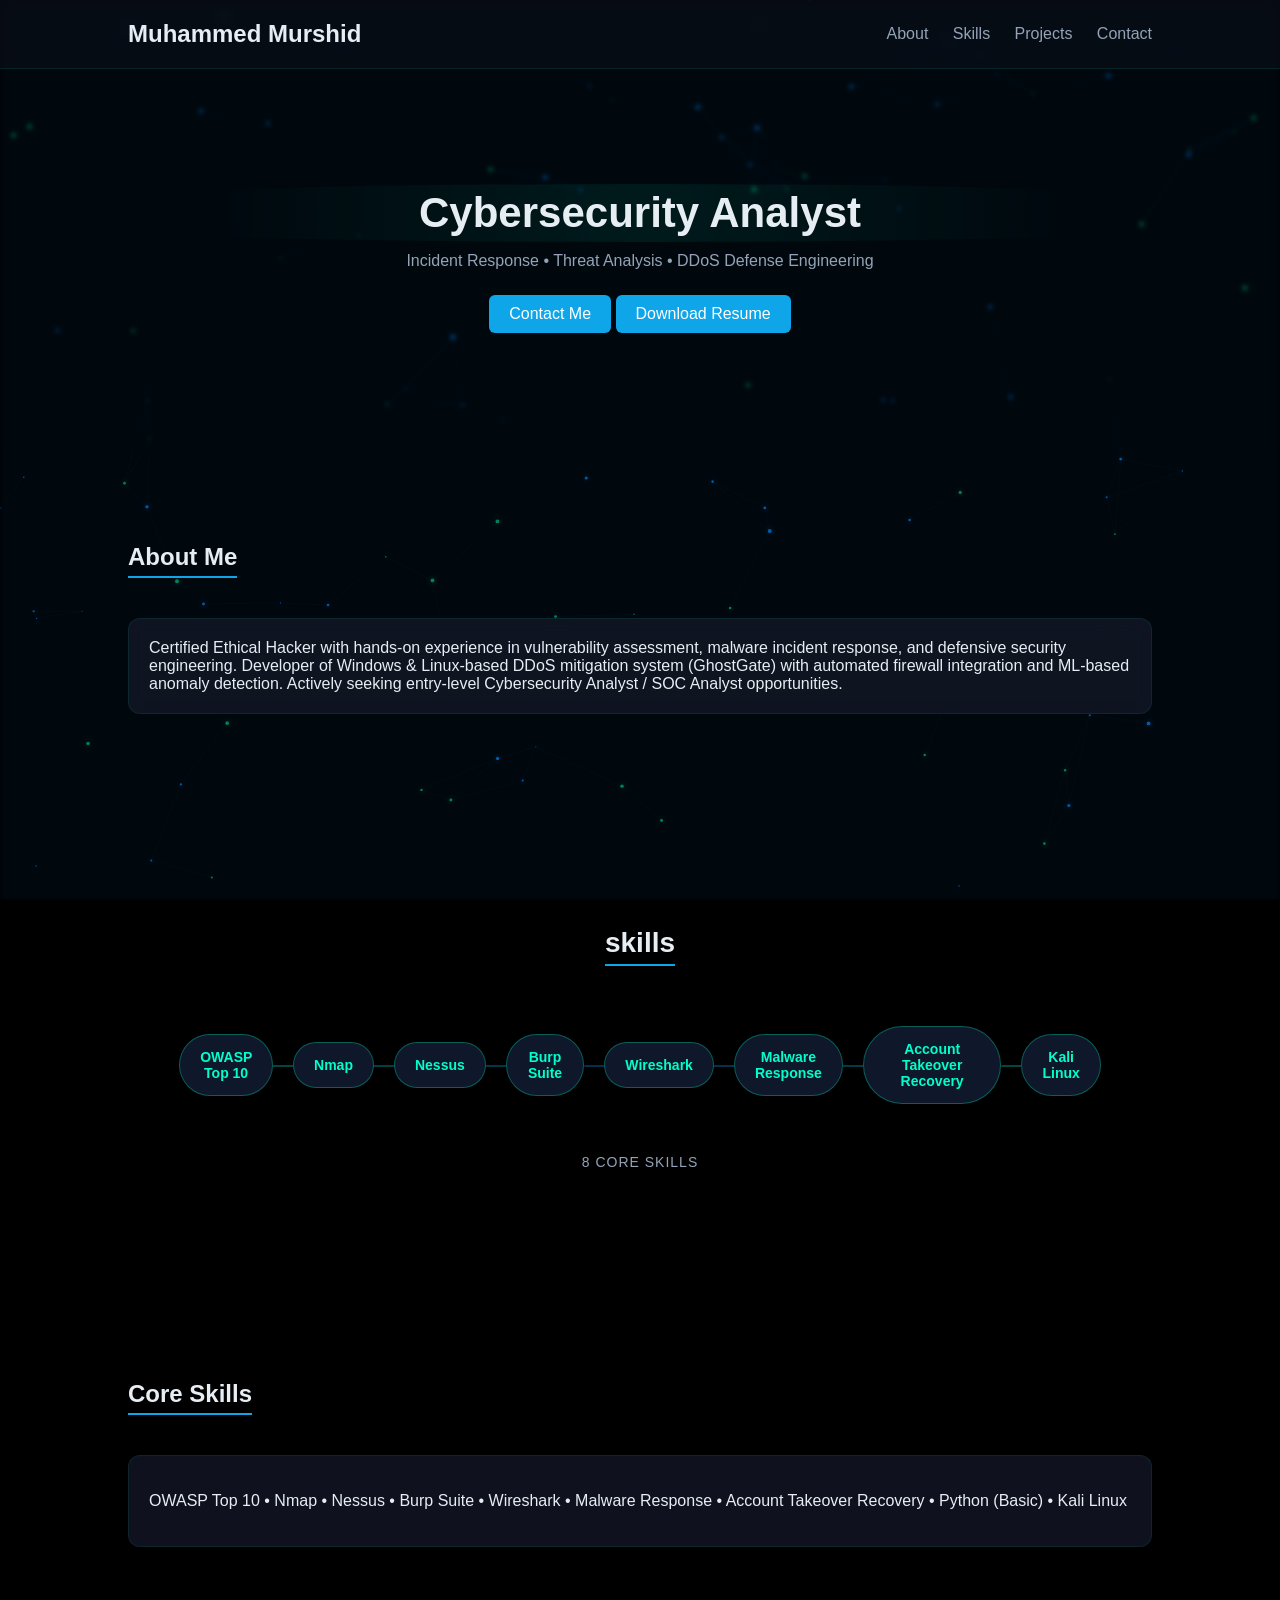
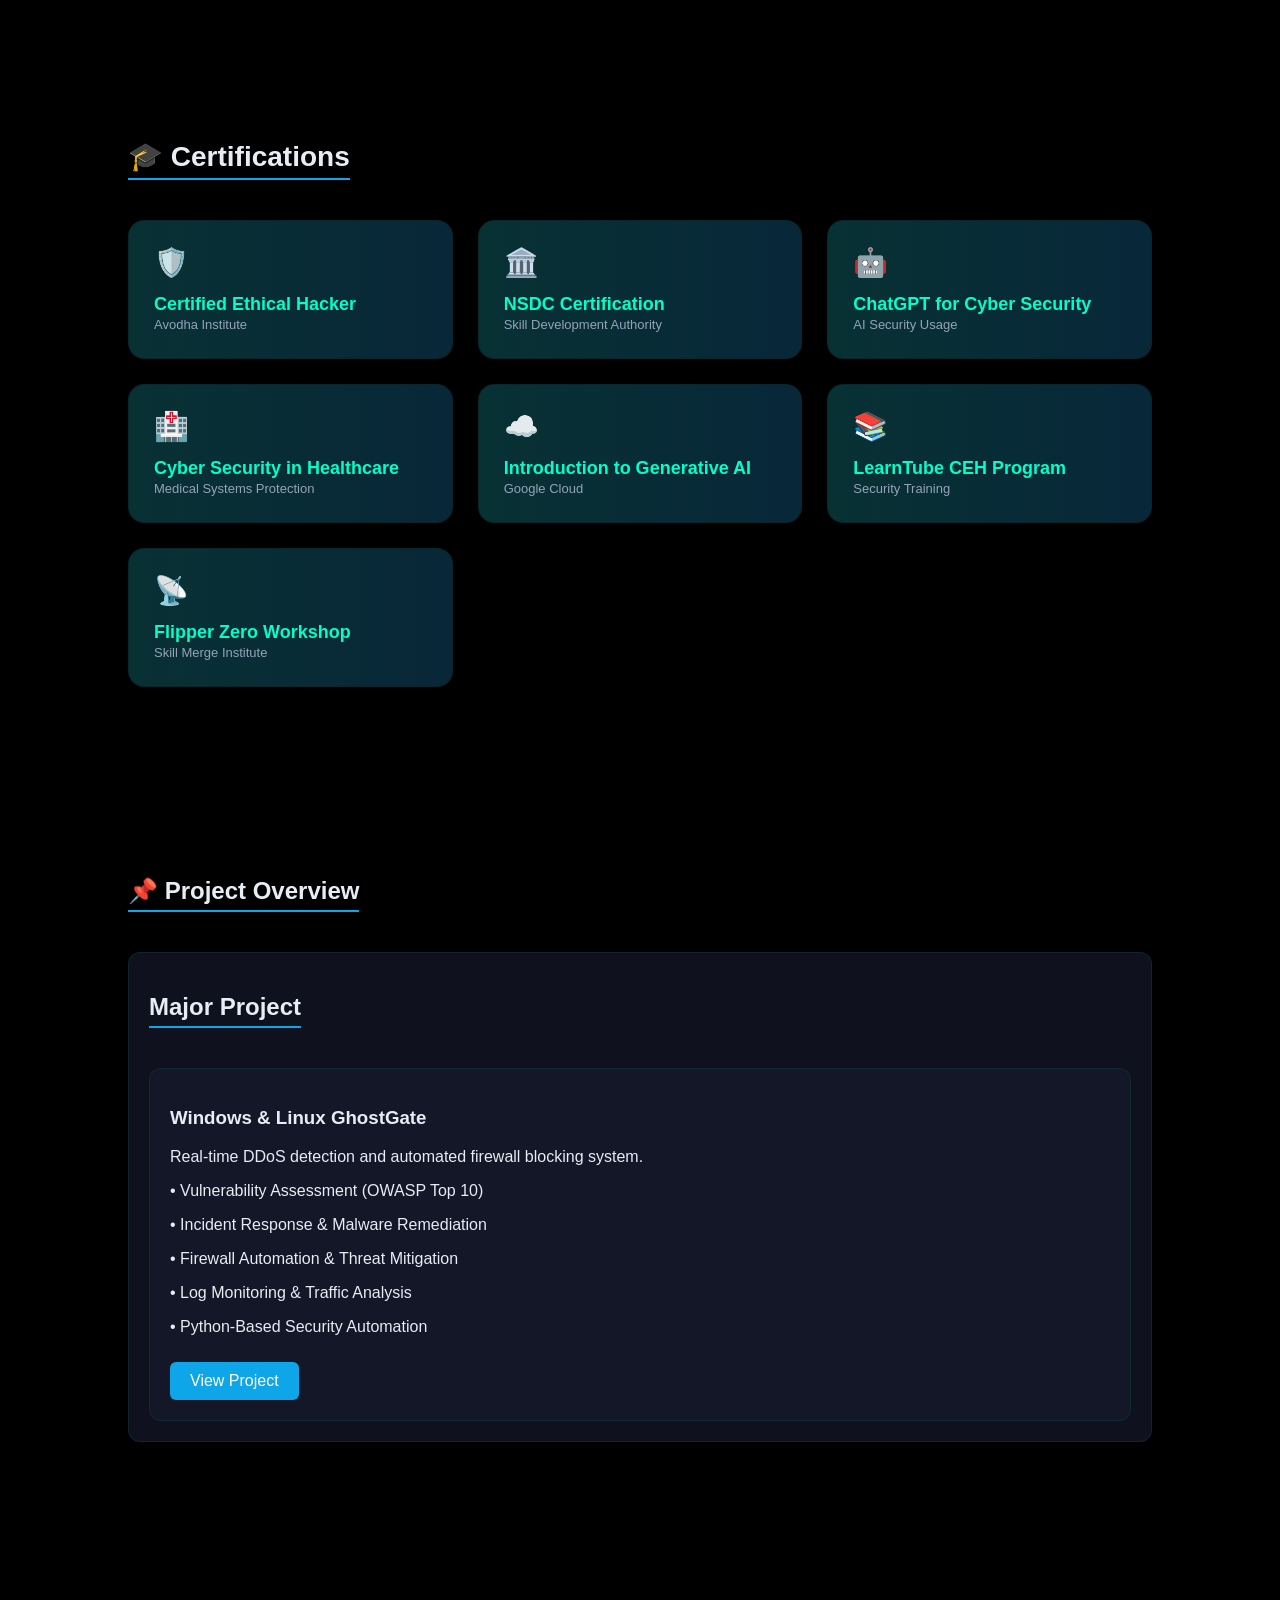
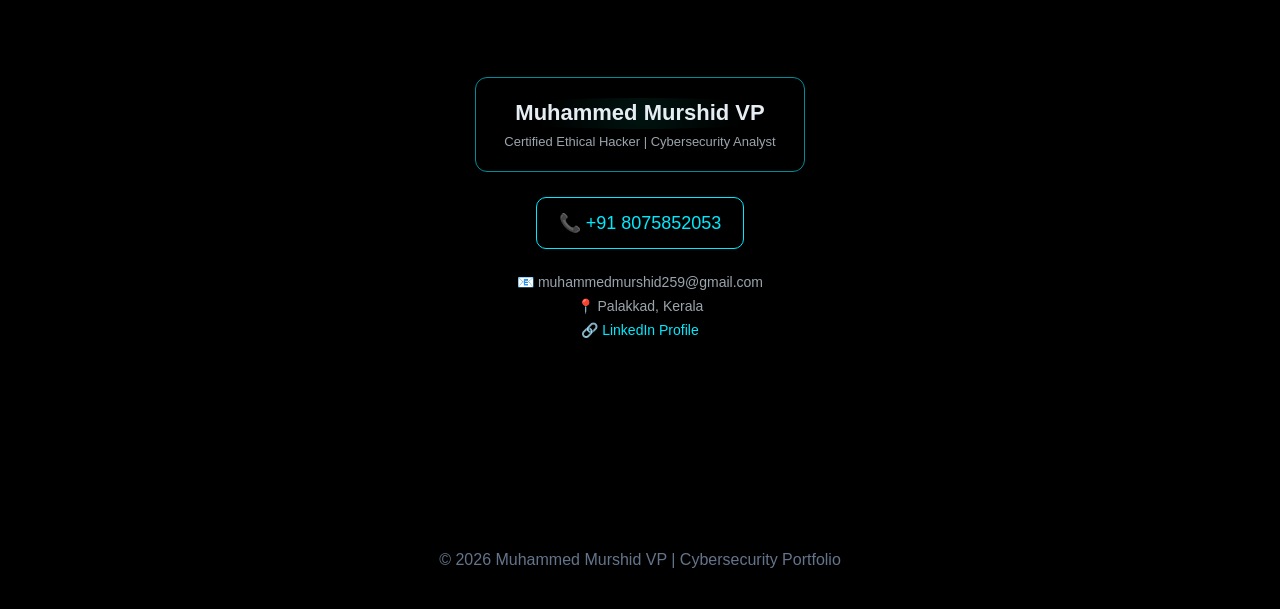
==== index.html @ ab00ee61 "Update index.html" ====
<!DOCTYPE html>
<html lang="en">
<head>
<meta charset="UTF-8">
<meta name="viewport" content="width=device-width, initial-scale=1.0">
<title>Muhammed Murshid | Cybersecurity Portfolio</title>
<link rel="stylesheet" href="assets/style.css">
</head>

<body>
<canvas id="cyber-bg"></canvas>
<nav>
    <h2>Muhammed Murshid</h2>
    <div>
        <a href="#about">About</a>
        <a href="#skills">Skills</a>
        <a href="#projects">Projects</a>
        <a href="#contact-cyber">Contact</a>
    </div>
</nav>

<header>
    <h1>Cybersecurity Analyst</h1>
    <p>Incident Response • Threat Analysis • DDoS Defense Engineering</p>
    <a href="#contact-cyber" class="btn">Contact Me</a>
   <a href="Muhammed_Murshid_CV.pdf" class="btn">Download Resume</a>
</header>

<section id="about">
    <h2>About Me</h2>
    <div class="card">
       Certified Ethical Hacker with hands-on experience in vulnerability assessment, malware incident response, and defensive security engineering.

Developer of Windows & Linux-based DDoS mitigation system (GhostGate) with automated firewall integration and ML-based anomaly detection.

Actively seeking entry-level Cybersecurity Analyst / SOC Analyst opportunities.
    </div>
</section>

    <section id="certificates" class="cert-terminal">

    <h2 class="terminal-title">skills </h2>

    <div class="terminal-line">
        <div class="cert-node" (0)">OWASP Top 10</div>
        <div class="cert-node" (1)"> Nmap</div>
        <div class="cert-node" (2)">Nessus</div>
        <div class="cert-node"  ">Burp Suite</div>
        <div class="cert-node"  "> Wireshark</div>
        <div class="cert-node"  "> Malware Response</div>
        <div class="cert-node"  ">Account Takeover Recovery</div>
         <div class="cert-node"  ">Kali Linux</div>
    </div>

    <div class="terminal-info">
        8 CORE SKILLS
    </div>

</section>
    
<section id="skills">
    <h2>Core Skills</h2>
    <div class="card">
       <p>  OWASP Top 10 • Nmap • Nessus • Burp Suite • Wireshark •
        Malware Response • Account Takeover Recovery • Python (Basic) • Kali Linux</p>
    </div>
</section>

<section id="certificates" class="cert-section">

    <h2 class="cert-title">🎓 Certifications</h2>

    <div class="cert-container">

        <div class="cert-card" onclick="openCert(0)">
            <div class="cert-icon">🛡️</div>
            <div class="cert-text">
                <h3>Certified Ethical Hacker</h3>
                <span>Avodha Institute</span>
            </div>
        </div>

        <div class="cert-card" onclick="openCert(1)">
            <div class="cert-icon">🏛️</div>
            <div class="cert-text">
                <h3>NSDC Certification</h3>
                <span>Skill Development Authority</span>
            </div>
        </div>

        <div class="cert-card" onclick="openCert(2)">
            <div class="cert-icon">🤖</div>
            <div class="cert-text">
                <h3>ChatGPT for Cyber Security</h3>
                <span>AI Security Usage</span>
            </div>
        </div>

        <div class="cert-card" onclick="openCert(3)">
            <div class="cert-icon">🏥</div>
            <div class="cert-text">
                <h3>Cyber Security in Healthcare</h3>
                <span>Medical Systems Protection</span>
            </div>
        </div>

        <div class="cert-card" onclick="openCert(4)">
            <div class="cert-icon">☁️</div>
            <div class="cert-text">
                <h3>Introduction to Generative AI</h3>
                <span>Google Cloud</span>
            </div>
        </div>

        <div class="cert-card" onclick="openCert(5)">
            <div class="cert-icon">📚</div>
            <div class="cert-text">
                <h3>LearnTube CEH Program</h3>
                <span>Security Training</span>
            </div>
        </div>

        <div class="cert-card" onclick="openCert(6)">
            <div class="cert-icon">📡</div>
            <div class="cert-text">
                <h3>Flipper Zero Workshop</h3>
                <span>Skill Merge Institute</span>
            </div>
        </div>

    </div>

</section>

    
    
    
<section id="projects">
    <h2 class="reveal">📌 Project Overview</h2>
<div class="card reveal">
    <h2>Major Project</h2>
    <div class="card">
        <h3>Windows & Linux GhostGate</h3>
<p>Real-time DDoS detection and automated firewall blocking system. </p>
<p> • Vulnerability Assessment (OWASP Top 10) </p>
<p> • Incident Response & Malware Remediation </p>
<p> • Firewall Automation & Threat Mitigation </p>
<p> • Log Monitoring & Traffic Analysis </p>
<p> • Python-Based Security Automation </p>
<a href="ghostgate/" class="btn">View Project</a>
    </div>
</section>

<section id="contact-cyber">

    <div class="cyber-container">

        <div class="cyber-id-card">
            <h1>Muhammed Murshid VP</h1>
            <div class="cyber-subtitle">
                Certified Ethical Hacker | Cybersecurity Analyst
            </div>
        </div>

        <!-- PHONE -->
        <div class="cyber-phone">
            <a href="tel:+918075852053">📞 +91 8075852053</a>
        </div>

        <!-- CONTACT DETAILS -->
        <div class="cyber-details">

            <p>📧 muhammedmurshid259@gmail.com</p>

            <p>📍 Palakkad, Kerala</p>

            <p>
                <a href="https://www.linkedin.com/in/muhammedmushidvp/" target="_blank">
                    🔗 LinkedIn Profile
                </a>
            </p>

        </div>

    </div>

</section>

<footer>
© 2026 Muhammed Murshid VP | Cybersecurity Portfolio
</footer>

   <script>
const canvas = document.getElementById("cyber-bg");
const ctx = canvas.getContext("2d");

canvas.width = window.innerWidth;
canvas.height = window.innerHeight;

let particles = [];
const particleCount = 110;

class Particle {
    constructor() {
        this.x = Math.random() * canvas.width;
        this.y = Math.random() * canvas.height;
        this.size = Math.random() * 1.5 + 0.5;
        this.speedX = (Math.random() - 0.5) * 0.3;
        this.speedY = (Math.random() - 0.5) * 0.3;
        this.color = Math.random() > 0.5
    ? "rgba(0,200,140,0.6)"
    : "rgba(0,140,255,0.6)";
    }

    update() {
        this.x += this.speedX;
        this.y += this.speedY;

        if (this.x < 0 || this.x > canvas.width) this.speedX *= -1;
        if (this.y < 0 || this.y > canvas.height) this.speedY *= -1;
    }

    draw() {
        ctx.beginPath();
        ctx.arc(this.x, this.y, this.size, 0, Math.PI * 2);
        ctx.fillStyle = this.color;
        ctx.shadowColor = this.color;
        ctx.shadowBlur = 6;
        ctx.fill();
    }
}

function connectParticles() {
    for (let a = 0; a < particles.length; a++) {
        for (let b = a; b < particles.length; b++) {

            let dx = particles[a].x - particles[b].x;
            let dy = particles[a].y - particles[b].y;
            let distance = dx * dx + dy * dy;

            if (distance < 9000) {
                ctx.beginPath();
                ctx.strokeStyle = "rgba(0,150,255,0.08)";
                ctx.lineWidth = 0.4;
                ctx.moveTo(particles[a].x, particles[a].y);
                ctx.lineTo(particles[b].x, particles[b].y);
                ctx.stroke();
            }
        }
    }
}

function init() {
    particles = [];
    for (let i = 0; i < particleCount; i++) {
        particles.push(new Particle());
    }
}

function animate() {
    ctx.fillStyle = "rgba(0,0,0,0.9)";
    ctx.fillRect(0, 0, canvas.width, canvas.height);

    particles.forEach(p => {
        p.update();
        p.draw();
    });

    connectParticles();
    requestAnimationFrame(animate);
}

window.addEventListener("resize", () => {
    canvas.width = window.innerWidth;
    canvas.height = window.innerHeight;
    init();
});

init();
animate();
</script>
    <script>
const reveals = document.querySelectorAll('.reveal');

window.addEventListener('scroll', () => {
    reveals.forEach(el => {
        const windowHeight = window.innerHeight;
        const elementTop = el.getBoundingClientRect().top;
        const revealPoint = 100;

        if (elementTop < windowHeight - revealPoint) {
            el.classList.add('active');
        }
    });
});
</script>

   <script>
const certs = [
    "certificates/ceh.pdf",
    "certificates/nsdc.pdf",
    "certificates/chatgpt-cyber.pdf",
    "certificates/healthcare-cyber.pdf",
    "certificates/google-genai.pdf",
    "certificates/learntube-ceh.pdf",
    "certificates/flipper-workshop.pdf"
];

let currentIndex = 0;

function openCert(index) {
    currentIndex = index;
    document.getElementById("certFrame").src = certs[currentIndex];
    document.getElementById("certModal").style.display = "flex";
}

function closeCert() {
    document.getElementById("certModal").style.display = "none";
}

function nextCert() {
    currentIndex = (currentIndex + 1) % certs.length;
    document.getElementById("certFrame").src = certs[currentIndex];
}

function prevCert() {
    currentIndex = (currentIndex - 1 + certs.length) % certs.length;
    document.getElementById("certFrame").src = certs[currentIndex];
}

window.onclick = function(e) {
    if (e.target.id === "certModal") {
        closeCert();
    }
}
</script>


   <div id="certModal" class="cert-modal">
    <div class="cert-modal-content slide-in">

        <span class="close-btn" onclick="closeCert()">&times;</span>

        <div class="carousel">
            <iframe id="certFrame" src="" frameborder="0"></iframe>
        </div>

        <div class="carousel-controls">
            <button onclick="prevCert()">⬅</button>
            <button onclick="nextCert()">➡</button>
        </div>

    </div>
</div>
    
</body>
    
</html>
---- assets/style.css ----
/* ================= GLOBAL RESPONSIVE FIX ================= */

* {
    box-sizing: border-box;
}

.container {
    width: 100%;
    max-width: 1100px;
    margin: auto;
    padding: 0 20px;
}

section {
    padding: 80px 0;
}

@media (max-width: 768px) {

    h1 {
        font-size: 28px !important;
    }

    .hero-subtitle {
        font-size: 14px;
    }

    .btn {
        display: block;
        width: 100%;
        margin: 10px 0;
        text-align: center;
    }

    nav {
        flex-direction: column;
        gap: 10px;
    }

    .cyber-container {
        width: 100%;
        padding: 30px 20px;
    }

}@media (max-width: 768px) {

    h1 {
        font-size: 28px !important;
    }

    .hero-subtitle {
        font-size: 14px;
    }

    .btn {
        display: block;
        width: 100%;
        margin: 10px 0;
        text-align: center;
    }

    nav {
        flex-direction: column;
        gap: 10px;
    }

    .cyber-container {
        width: 100%;
        padding: 30px 20px;
    }

}

html, body {
    overflow-x: hidden;
}

/* ================= VOID CYBER BACKGROUND ================= */

#cyber-bg {
    position: fixed;
    top: 0;
    left: 0;
    width: 100%;
    height: 100%;
    z-index: -10;
    background: #000;
}

body {
    background: #000;
    overflow-x: hidden;
}

/* ================= PREMIUM BLACK + BLUE NEON BACKGROUND ================= */

body {
    margin: 0;
    font-family: 'Segoe UI', sans-serif;
    color: #e6edf3;
    background: #000000;
    overflow-x: hidden;
}




nav {
    display: flex;
    justify-content: space-between;
    align-items: center;
    padding: 20px 10%;
    background: rgba(10,15,25,0.6);
    backdrop-filter: blur(6px);
    border-bottom: 1px solid rgba(0,255,200,0.1);
}

nav h2 {
    margin: 0;
}

nav a {
    color: #94a3b8;
    text-decoration: none;
    margin-left: 20px;
}

nav a:hover {
    color: #0ea5e9;
}

header {
    text-align: center;
    padding: 120px 20px;
    background: transparent;
    backdrop-filter: blur(2px);
}

header h1 {
    font-size: 42px;
    margin: 0;
}

header p {
    color: #94a3b8;
    margin: 15px 0;
}

.btn {
    display: inline-block;
    padding: 10px 20px;
    background: #0ea5e9;
    color: white;
    border-radius: 6px;
    text-decoration: none;
    margin-top: 10px;
}

section {
    padding: 70px 10%;
}

section h2 {
    border-bottom: 2px solid #0ea5e9;
    display: inline-block;
    padding-bottom: 5px;
}

.card {
    background: rgba(20,25,40,0.75);
    backdrop-filter: blur(8px);
    border: 1px solid rgba(0,255,200,0.08);
    padding: 20px;
    margin-top: 20px;
    border-radius: 12px;
    transition: all 0.4s ease;
}

.card:hover {
    transform: translateY(-6px);
    border: 1px solid rgba(0,255,200,0.3);
    box-shadow: 0 0 30px rgba(0,255,200,0.15);
}

footer {
    text-align: center;
    padding: 40px;
    background: transparent;
    color: #64748b;
}


/* ================= CYBER CONTACT SECTION ================= */

#contact-cyber {
    position: relative;
    padding: 120px 20px;
    background: none;
    display: flex;
    justify-content: center;
    align-items: center;
}

.cyber-container {
    position: relative;
    background: none;
    padding: 45px;
    border-radius: 16px;
    width: 420px;
    text-align: center;
    z-index: 1;
    animation: floatCard 6s ease-in-out infinite;
}

@keyframes floatCard {
    0%,100% { transform: translateY(0px); }
    50% { transform: translateY(-6px); }
}

.cyber-id-card {
    border: 1px solid rgba(0,234,255,0.6);
    border-radius: 12px;
    padding: 22px;
    margin-bottom: 25px;
}

.cyber-id-card h1 {
    font-size: 22px;
    margin: 0;
}

.cyber-subtitle {
    color: #9aa4ad;
    font-size: 13px;
    margin-top: 8px;
}

.cyber-phone {
    margin-top: 25px;
}

.cyber-phone a {
    display: inline-block;
    padding: 14px 22px;
    border-radius: 10px;
    border: 1px solid #00eaff;
    text-decoration: none;
    color: #00eaff;
    font-size: 18px;
    transition: 0.3s ease;
}

.cyber-phone a:hover {
    background: rgba(0,234,255,0.08);
    box-shadow: 0 0 20px rgba(0,234,255,0.6);
    transform: scale(1.05);
}

.cyber-details {
    margin-top: 25px;
    color: #9aa4ad;
}

.cyber-details p {
    margin: 8px 0;
    font-size: 14px;
}

.cyber-details a {
    color: #00eaff;
    text-decoration: none;
}

.cyber-details a:hover {
    text-shadow: 0 0 10px rgba(0,234,255,0.6);
}

html {
  scroll-behavior: smooth;
}

/* ================= ghost gate page ================= */

.reveal {
    opacity: 0;
    transform: translateY(40px);
    transition: all 0.8s ease;
}

h1 {
    position: relative;
}

h1::after {
    content: "";
    position: absolute;
    width: 120%;
    height: 120%;
    left: -10%;
    top: -10%;
    border-radius: 50%;
    background: radial-gradient(circle, rgba(0,255,200,0.08), transparent 60%);
    animation: pulseShield 4s infinite ease-in-out;
    z-index: -1;
}

@keyframes pulseShield {
    0% { transform: scale(0.9); opacity: 0.6; }
    50% { transform: scale(1.1); opacity: 0.2; }
    100% { transform: scale(0.9); opacity: 0.6; }
}

.reveal.active {
    opacity: 1;
    transform: translateY(0);
}
.scan-line {
    position: fixed;
    top: -100%;
    left: 0;
    width: 100%;
    height: 120px;
    background: linear-gradient(
        to bottom,
        transparent,
        rgba(0,255,200,0.05),
        rgba(0,255,200,0.15),
        rgba(0,255,200,0.05),
        transparent
    );
    animation: scanMove 8s linear infinite;
    pointer-events: none;
    z-index: -5;
}

@keyframes scanMove {


    
    0% { top: -120px; }
    100% { top: 100%; }
}


/* ===== CERTIFICATE CLEAN VERSION ===== */

.cert-list {
    list-style: none;
    padding-left: 0;
    margin-bottom: 25px;
}

.cert-list li {
    padding: 6px 0;
    border-bottom: 1px solid rgba(0,255,200,0.1);
    color: #cbd5e1;
    font-size: 15px;
}

.view-all-btn {
    padding: 10px 25px;
    background: linear-gradient(90deg, #00ffcc, #0099ff);
    border: none;
    border-radius: 8px;
    color: black;
    font-weight: bold;
    cursor: pointer;
    transition: 0.3s ease;
}

.view-all-btn:hover {
    transform: scale(1.05);
    box-shadow: 0 0 20px rgba(0,255,200,0.4);
}

/* ===== MODAL ===== */

.cert-modal {
    display: none;
    position: fixed;
    z-index: 999;
    inset: 0;
    background: rgba(0,0,0,0.8);
    backdrop-filter: blur(6px);
    justify-content: center;
    align-items: center;
}

.cert-modal-content {
    background: #0f172a;
    padding: 30px;
    border-radius: 12px;
    width: 90%;
    max-width: 400px;
    text-align: center;
}

.cert-buttons a {
    display: block;
    margin: 8px 0;
    padding: 8px;
    border-radius: 6px;
    text-decoration: none;
    background: rgba(0,255,200,0.1);
    color: #00ffcc;
    transition: 0.3s ease;
}

.cert-buttons a:hover {
    background: rgba(0,255,200,0.25);
}

.close-btn {
    float: right;
    cursor: pointer;
    font-size: 22px;
    color: #00ffcc;
}


/* ================= CERTIFICATE GRID ================= */

.cert-grid {
    display: grid;
    grid-template-columns: repeat(auto-fit, minmax(160px, 1fr));
    gap: 15px;
    margin-top: 30px;
}

.cert-badge {
    padding: 15px;
    text-align: center;
    border-radius: 12px;
    cursor: pointer;
    background: rgba(0,255,200,0.05);
    border: 1px solid rgba(0,255,200,0.2);
    color: #00ffcc;
    font-weight: bold;
    transition: 0.3s ease;
    position: relative;
    overflow: hidden;
}

/* Glow Border Animation */
.cert-badge::before {
    content: "";
    position: absolute;
    inset: -2px;
    border-radius: 12px;
    background: linear-gradient(90deg,#00ffcc,#0099ff,#00ffcc);
    background-size: 300% 300%;
    animation: borderGlow 4s linear infinite;
    z-index: -1;
}

@keyframes borderGlow {
    0% { background-position: 0% 50%; }
    100% { background-position: 200% 50%; }
}

.cert-badge:hover {
    transform: translateY(-5px);
    box-shadow: 0 0 20px rgba(0,255,200,0.3);
}

/* ================= MODAL ================= */

.cert-modal {
    display: none;
    position: fixed;
    inset: 0;
    background: rgba(0,0,0,0.85);
    backdrop-filter: blur(8px);
    justify-content: center;
    align-items: center;
    z-index: 999;
}

.cert-modal-content {
    width: 95%;
    max-width: 900px;
    height: 85%;
    background: #0f172a;
    border-radius: 12px;
    padding: 20px;
    position: relative;
}

/* Slide animation */
.slide-in {
    animation: slideUp 0.4s ease;
}

@keyframes slideUp {
    from { transform: translateY(40px); opacity: 0; }
    to { transform: translateY(0); opacity: 1; }
}

.carousel {
    width: 100%;
    height: 90%;
}

.carousel iframe {
    width: 100%;
    height: 100%;
    border-radius: 10px;
}

.carousel-controls {
    text-align: center;
    margin-top: 10px;
}

.carousel-controls button {
    padding: 8px 18px;
    margin: 0 10px;
    border-radius: 6px;
    border: none;
    cursor: pointer;
    background: linear-gradient(90deg,#00ffcc,#0099ff);
    font-weight: bold;
}

.close-btn {
    position: absolute;
    right: 15px;
    top: 10px;
    font-size: 24px;
    cursor: pointer;
    color: #00ffcc;
}

/* ================= PREMIUM CERT DESIGN ================= */

.cert-section {
    padding: 100px 10%;
}

.cert-title {
    font-size: 28px;
    margin-bottom: 40px;
    position: relative;
}

.cert-container {
    display: grid;
    grid-template-columns: repeat(auto-fit, minmax(280px, 1fr));
    gap: 25px;
}

.cert-card {
    position: relative;
    padding: 25px;
    border-radius: 16px;
    cursor: pointer;
    background: rgba(15, 23, 42, 0.6);
    backdrop-filter: blur(10px);
    border: 1px solid rgba(0,255,200,0.1);
    transition: 0.4s ease;
    overflow: hidden;
}

/* Animated glowing edge */
.cert-card::before {
    content: "";
    position: absolute;
    inset: -2px;
    border-radius: 16px;
    background: linear-gradient(90deg,#00ffcc,#0099ff,#00ffcc);
    background-size: 300% 300%;
    animation: borderShift 6s linear infinite;
    opacity: 0.15;
    z-index: -1;
}

@keyframes borderShift {
    0% { background-position: 0% 50%; }
    100% { background-position: 200% 50%; }
}

/* Light sweep animation */
.cert-card::after {
    content: "";
    position: absolute;
    top: 0;
    left: -100%;
    width: 60%;
    height: 100%;
    background: linear-gradient(
        120deg,
        transparent,
        rgba(255,255,255,0.08),
        transparent
    );
    transform: skewX(-20deg);
}

.cert-card:hover::after {
    animation: sweep 1.2s ease;
}

@keyframes sweep {
    0% { left: -100%; }
    100% { left: 150%; }
}

.cert-card:hover {
    transform: translateY(-8px);
    box-shadow: 0 0 30px rgba(0,255,200,0.15);
}

.cert-icon {
    font-size: 28px;
    margin-bottom: 15px;
}

.cert-text h3 {
    margin: 0;
    font-size: 18px;
    color: #00ffcc;
}







/* ================= CYBER TERMINAL CERT DESIGN ================= */

.cert-terminal {
    padding: 120px 10%;
    text-align: center;
}

.terminal-title {
    font-size: 28px;
    margin-bottom: 60px;
    position: relative;
}

.terminal-line {
    position: relative;
    display: flex;
    justify-content: space-between;
    align-items: center;
    gap: 20px;
    padding: 0 5%;
}

/* Main horizontal line */
.terminal-line::before {
    content: "";
    position: absolute;
    top: 50%;
    left: 5%;
    right: 5%;
    height: 2px;
    background: linear-gradient(90deg,#00ffcc,#0099ff,#00ffcc);
    opacity: 0.3;
}

/* Nodes */
.cert-node {
    position: relative;
    background: #0f172a;
    padding: 14px 20px;
    border-radius: 50px;
    border: 1px solid rgba(0,255,200,0.3);
    cursor: pointer;
    font-size: 14px;
    font-weight: bold;
    color: #00ffcc;
    transition: 0.4s ease;
    backdrop-filter: blur(6px);
}

/* Node glow */
.cert-node::after {
    content: "";
    position: absolute;
    inset: -3px;
    border-radius: 50px;
    background: linear-gradient(90deg,#00ffcc,#0099ff);
    opacity: 0;
    z-index: -1;
    transition: 0.4s ease;
}

.cert-node:hover {
    transform: scale(1.1);
    box-shadow: 0 0 20px rgba(0,255,200,0.5);
}

.cert-node:hover::after {
    opacity: 0.15;
}

/* Info text */
.terminal-info {
    margin-top: 50px;
    font-size: 14px;
    color: #94a3b8;
    letter-spacing: 1px;
}

.cert-text span {
    font-size: 13px;
    color: #94a3b8;
}
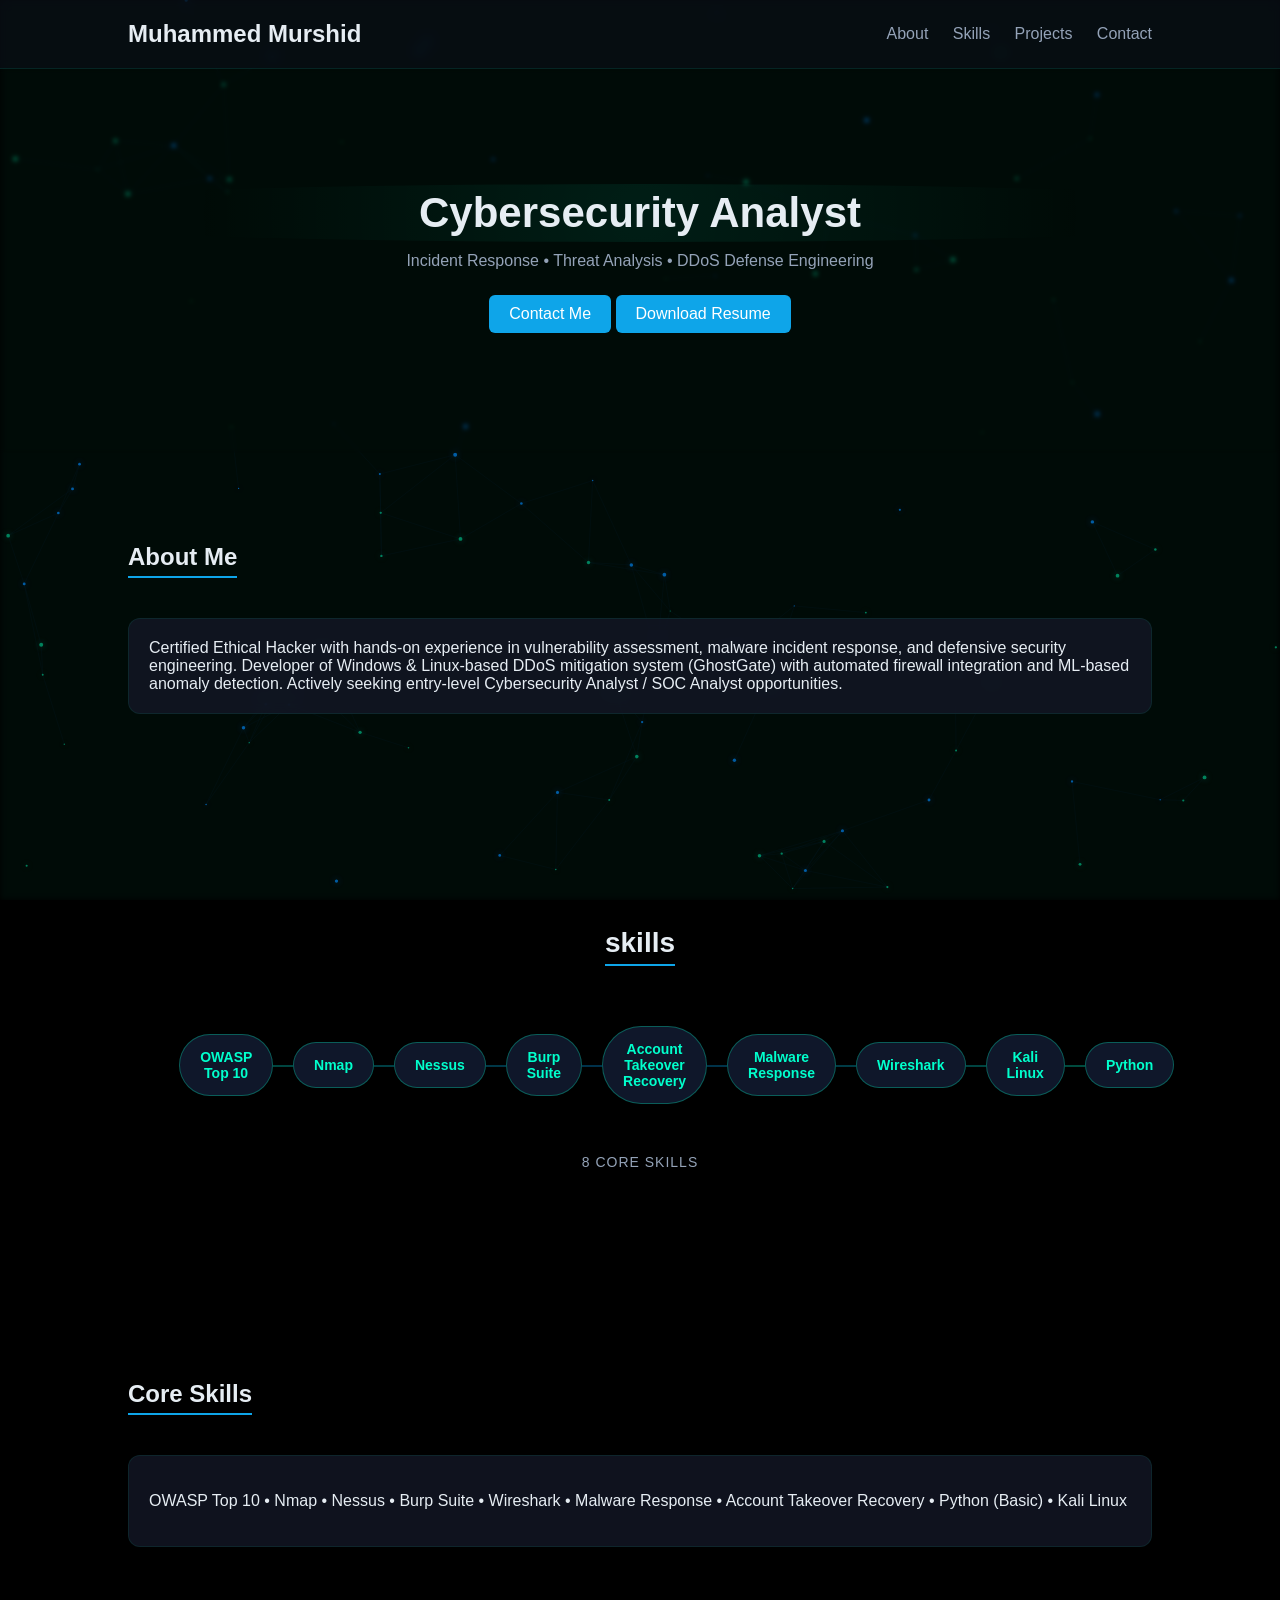
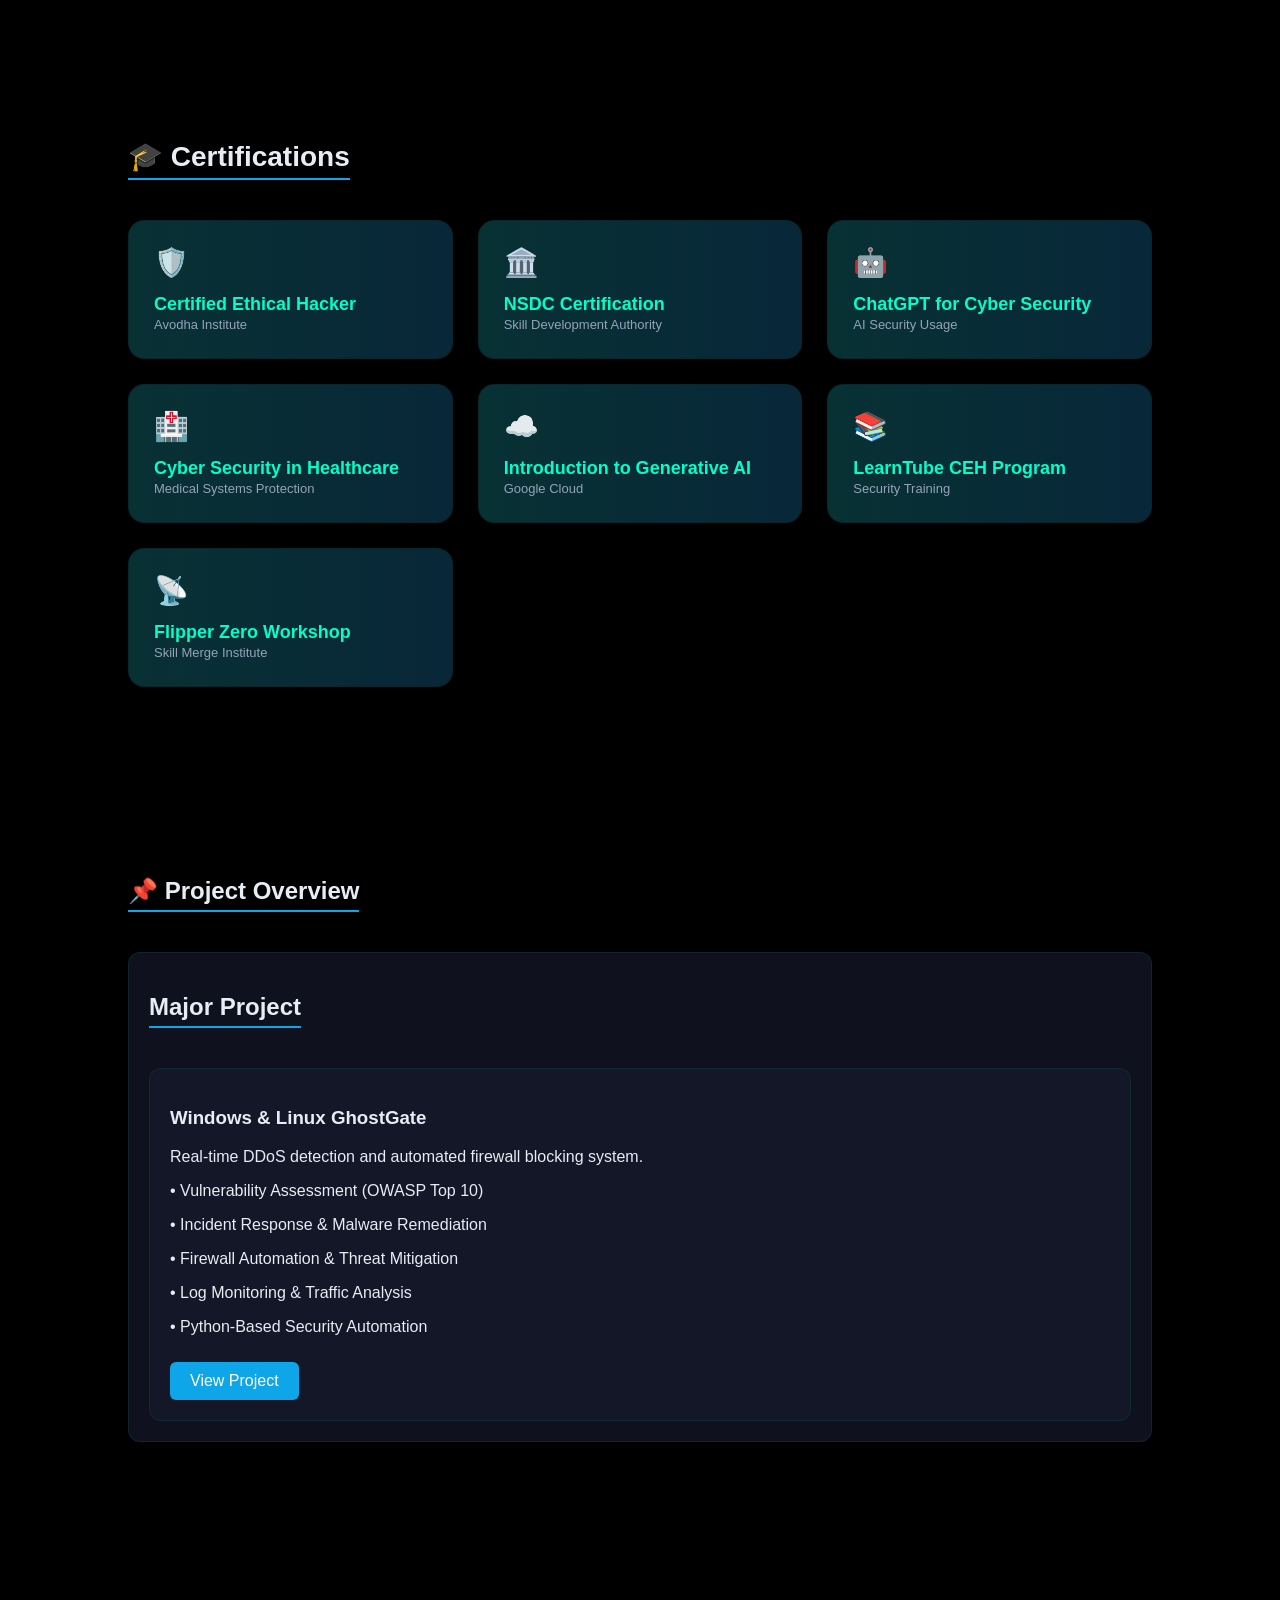
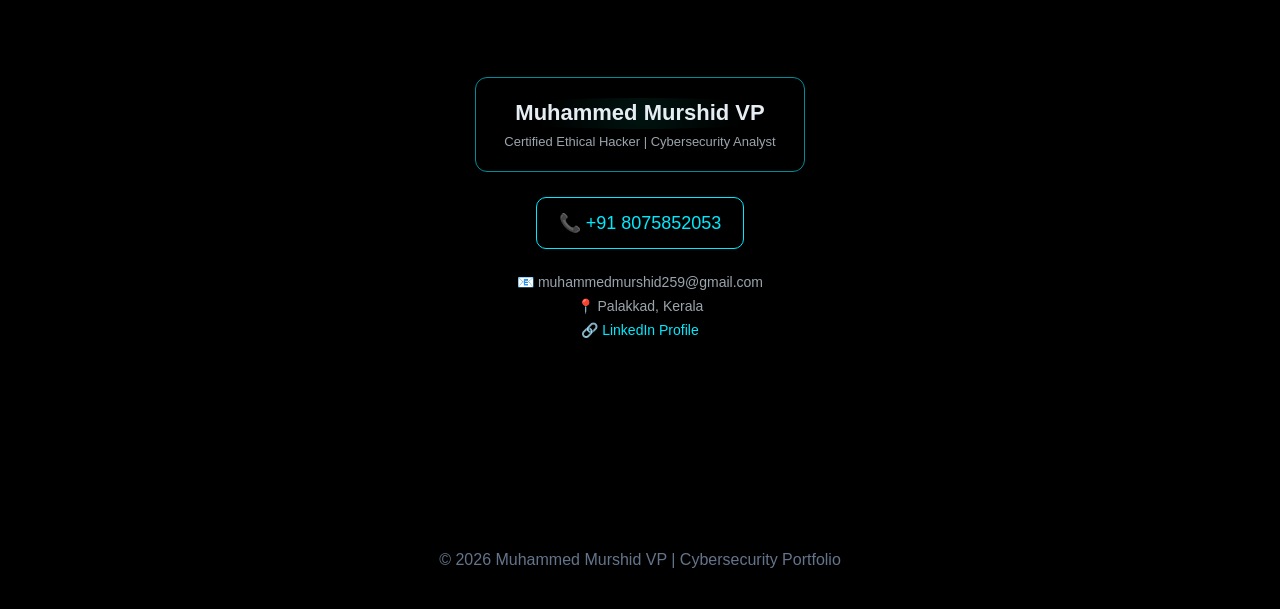
==== commit 0a844e3c: "Update index.html" ====
--- a/index.html
+++ b/index.html
@@ -42,14 +42,15 @@
     <h2 class="terminal-title">skills </h2>
 
     <div class="terminal-line">
-        <div class="cert-node" (0)">OWASP Top 10</div>
-        <div class="cert-node" (1)"> Nmap</div>
-        <div class="cert-node" (2)">Nessus</div>
+        <div class="cert-node" ">OWASP Top 10</div>
+        <div class="cert-node" "> Nmap</div>
+        <div class="cert-node" ">Nessus</div>
         <div class="cert-node"  ">Burp Suite</div>
-        <div class="cert-node"  "> Wireshark</div>
+        <div class="cert-node"  "> Account Takeover Recovery</div>
         <div class="cert-node"  "> Malware Response</div>
-        <div class="cert-node"  ">Account Takeover Recovery</div>
+        <div class="cert-node"  ">Wireshark</div>
          <div class="cert-node"  ">Kali Linux</div>
+         <div class="cert-node" ">Python</div>
     </div>
 
     <div class="terminal-info">
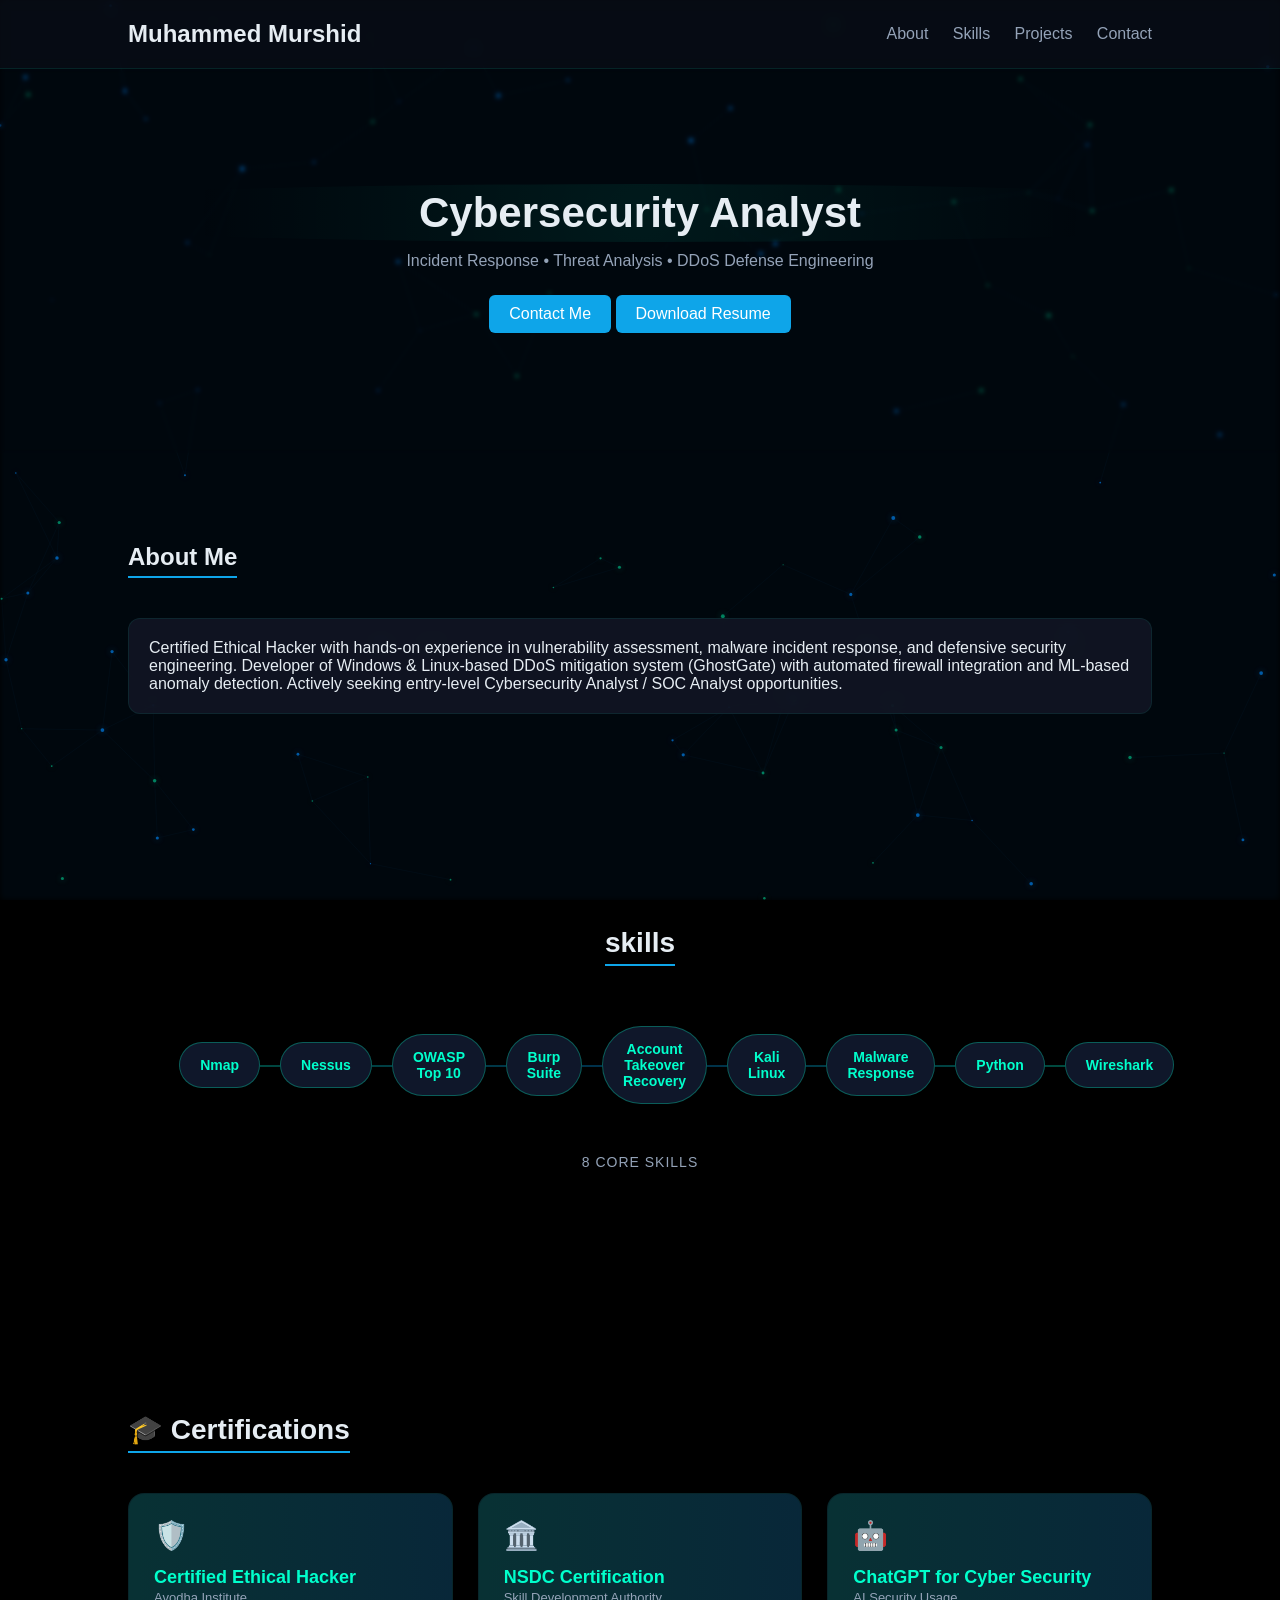
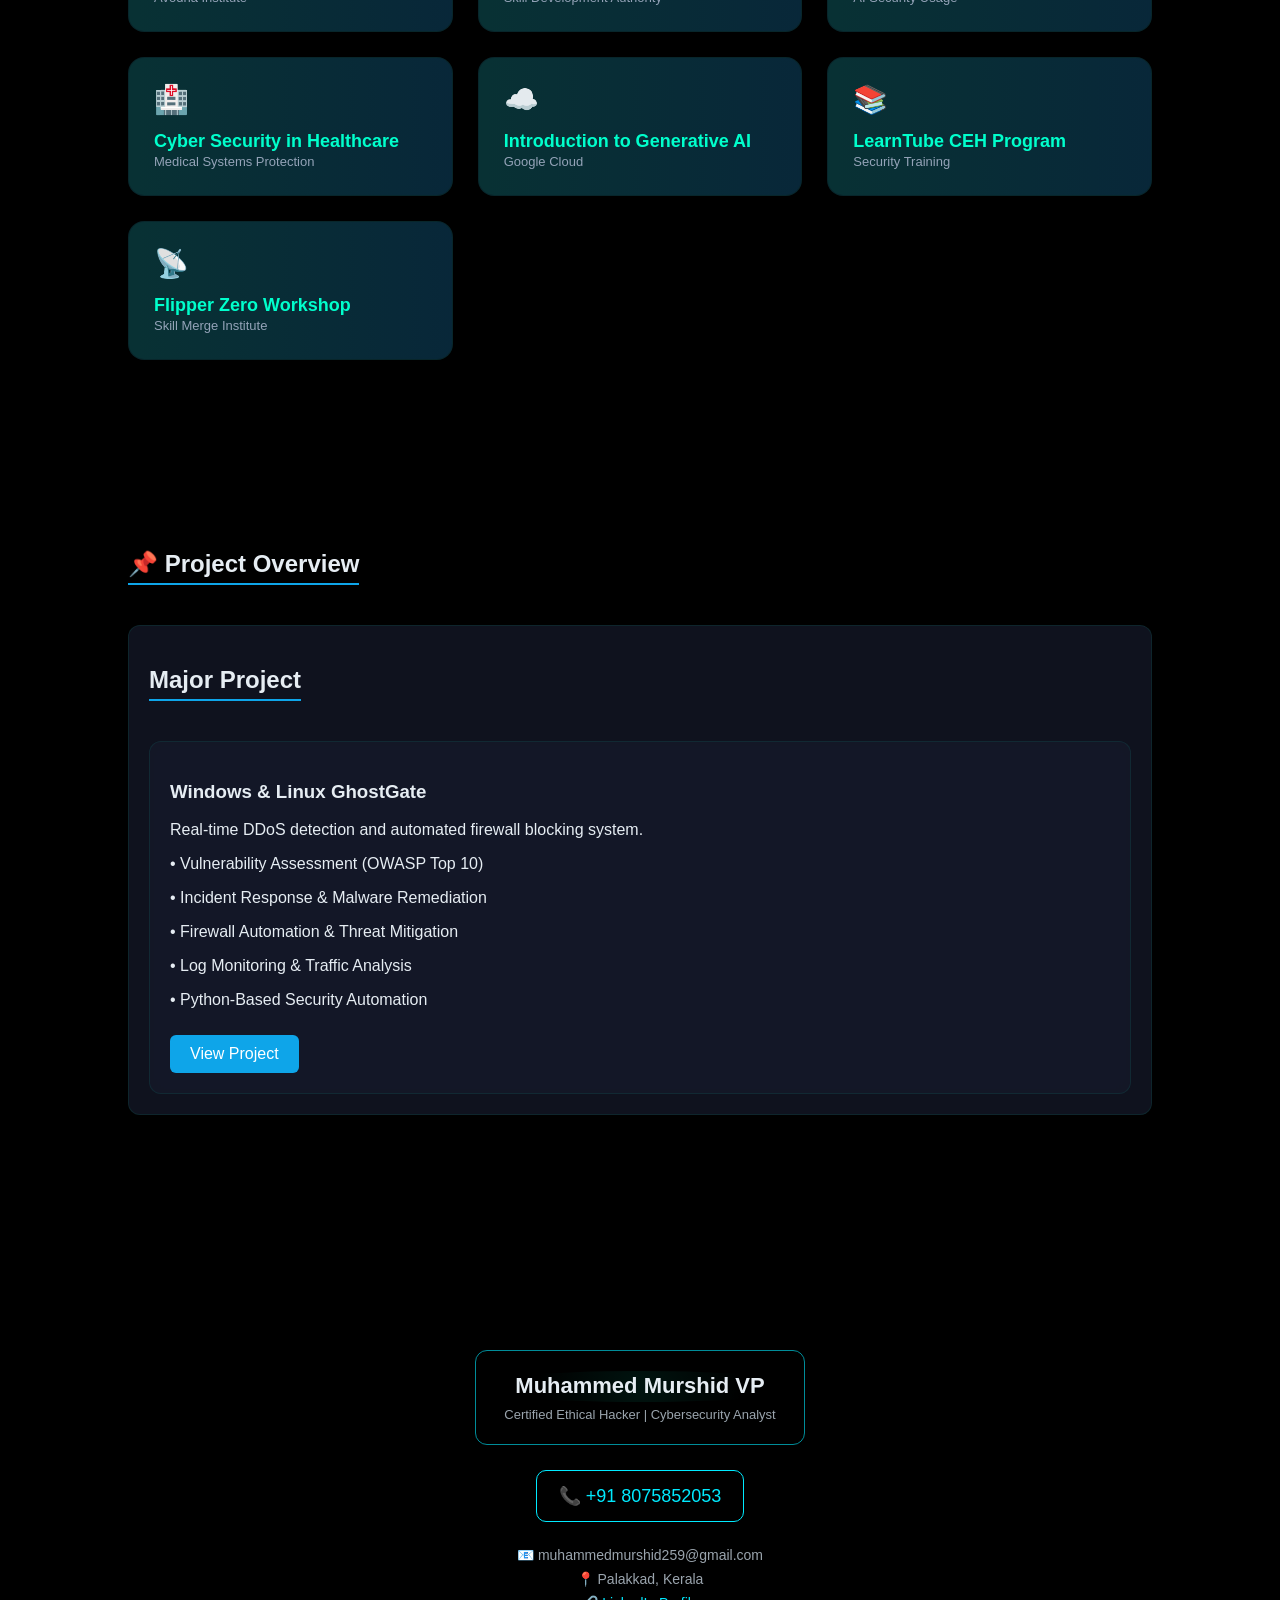
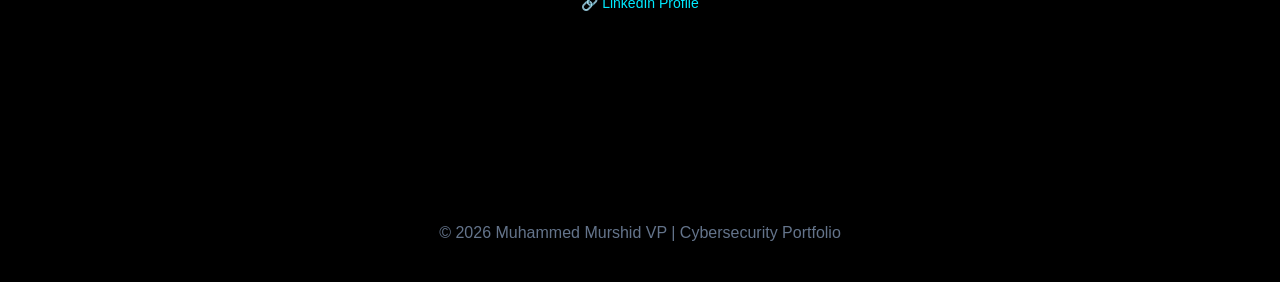
==== commit 91b1a120: "Update index.html" ====
--- a/index.html
+++ b/index.html
@@ -42,15 +42,17 @@
     <h2 class="terminal-title">skills </h2>
 
     <div class="terminal-line">
-        <div class="cert-node" ">OWASP Top 10</div>
+        
         <div class="cert-node" "> Nmap</div>
         <div class="cert-node" ">Nessus</div>
+        <div class="cert-node" ">OWASP Top 10</div>
         <div class="cert-node"  ">Burp Suite</div>
         <div class="cert-node"  "> Account Takeover Recovery</div>
+         <div class="cert-node"  ">Kali Linux</div>
         <div class="cert-node"  "> Malware Response</div>
+        <div class="cert-node" ">Python</div>
         <div class="cert-node"  ">Wireshark</div>
-         <div class="cert-node"  ">Kali Linux</div>
-         <div class="cert-node" ">Python</div>
+        
     </div>
 
     <div class="terminal-info">
@@ -59,13 +61,7 @@
 
 </section>
     
-<section id="skills">
-    <h2>Core Skills</h2>
-    <div class="card">
-       <p>  OWASP Top 10 • Nmap • Nessus • Burp Suite • Wireshark •
-        Malware Response • Account Takeover Recovery • Python (Basic) • Kali Linux</p>
-    </div>
-</section>
+
 
 <section id="certificates" class="cert-section">
 
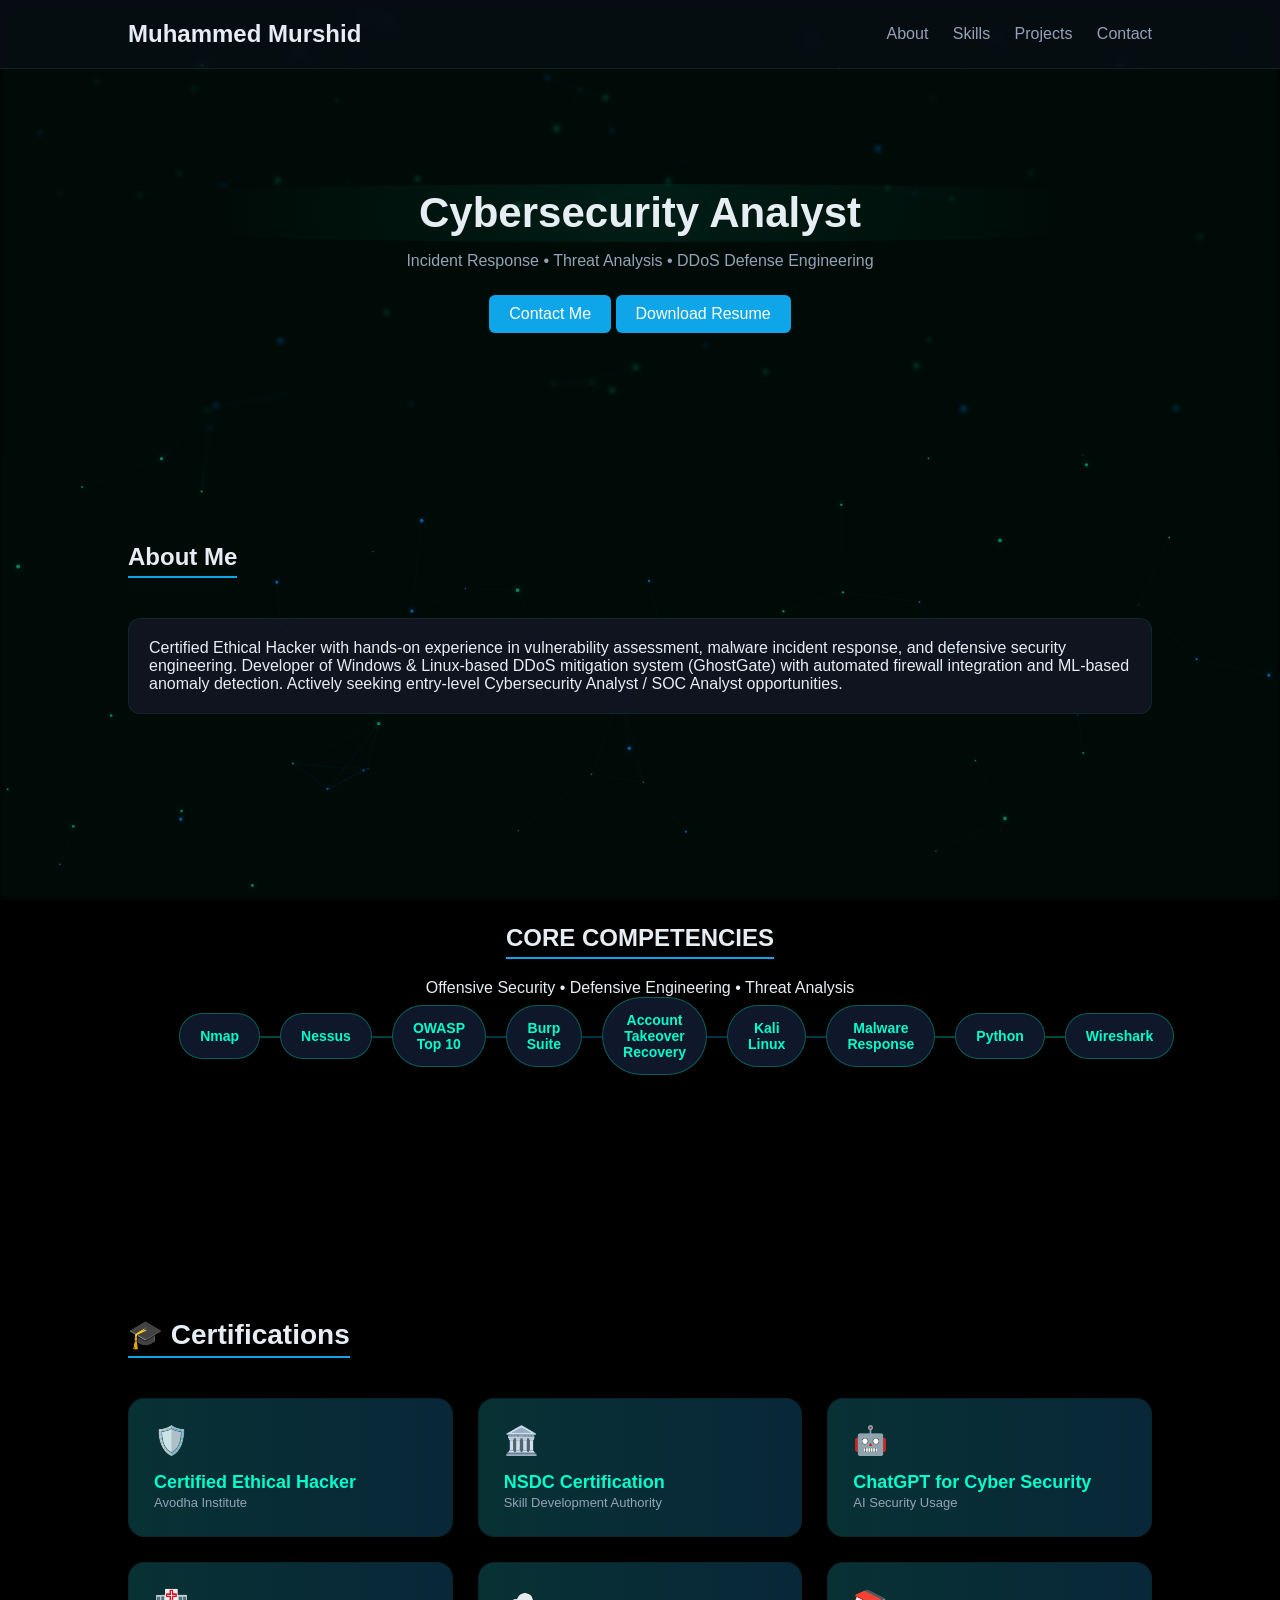
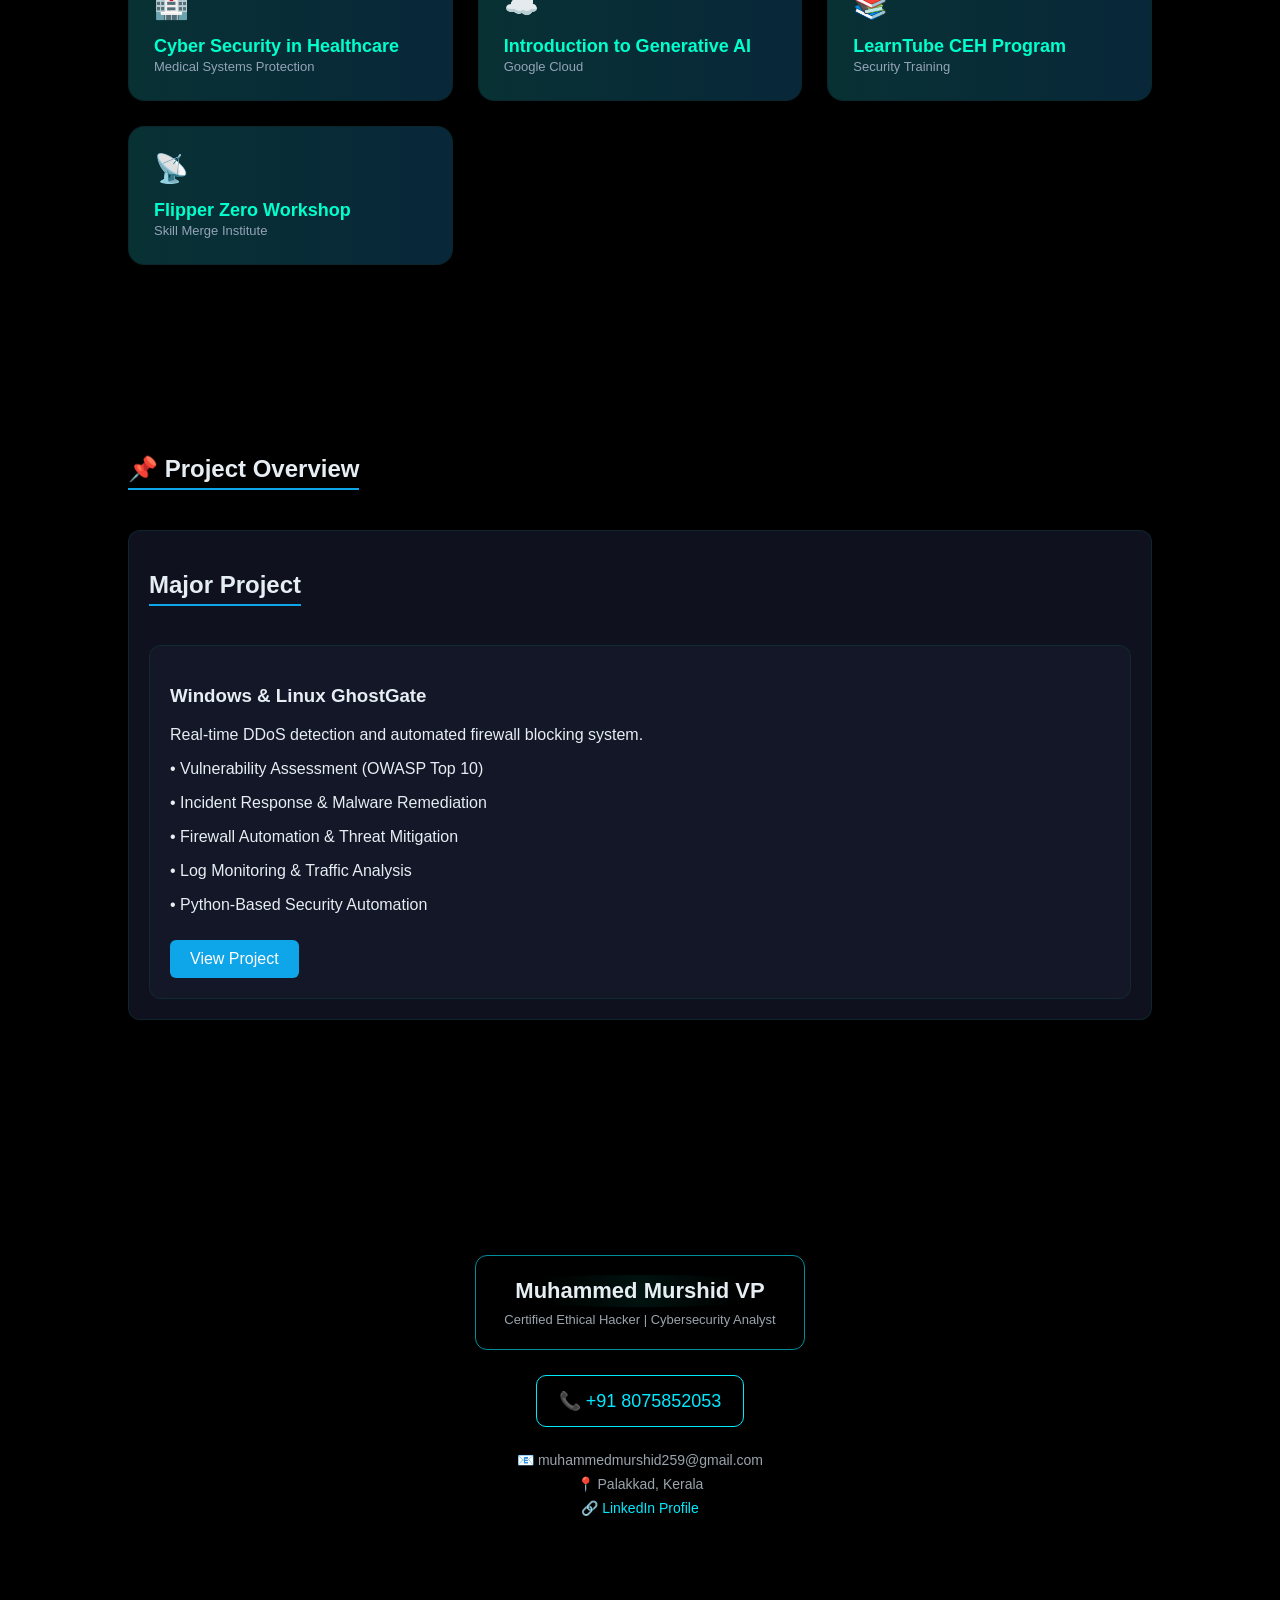
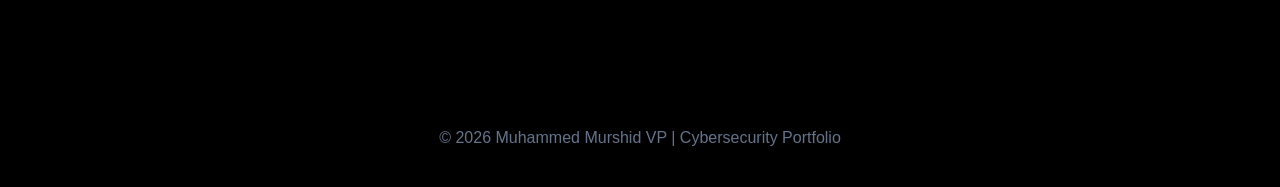
==== commit 5241ad9f: "Update index.html" ====
--- a/index.html
+++ b/index.html
@@ -39,7 +39,10 @@
 
     <section id="certificates" class="cert-terminal">
 
-    <h2 class="terminal-title">skills </h2>
+    <h2 class="section-title">CORE COMPETENCIES</h2>
+        <div class="section-sub">
+    Offensive Security • Defensive Engineering • Threat Analysis
+</div>
 
     <div class="terminal-line">
         
@@ -55,9 +58,7 @@
         
     </div>
 
-    <div class="terminal-info">
-        8 CORE SKILLS
-    </div>
+    
 
 </section>
     
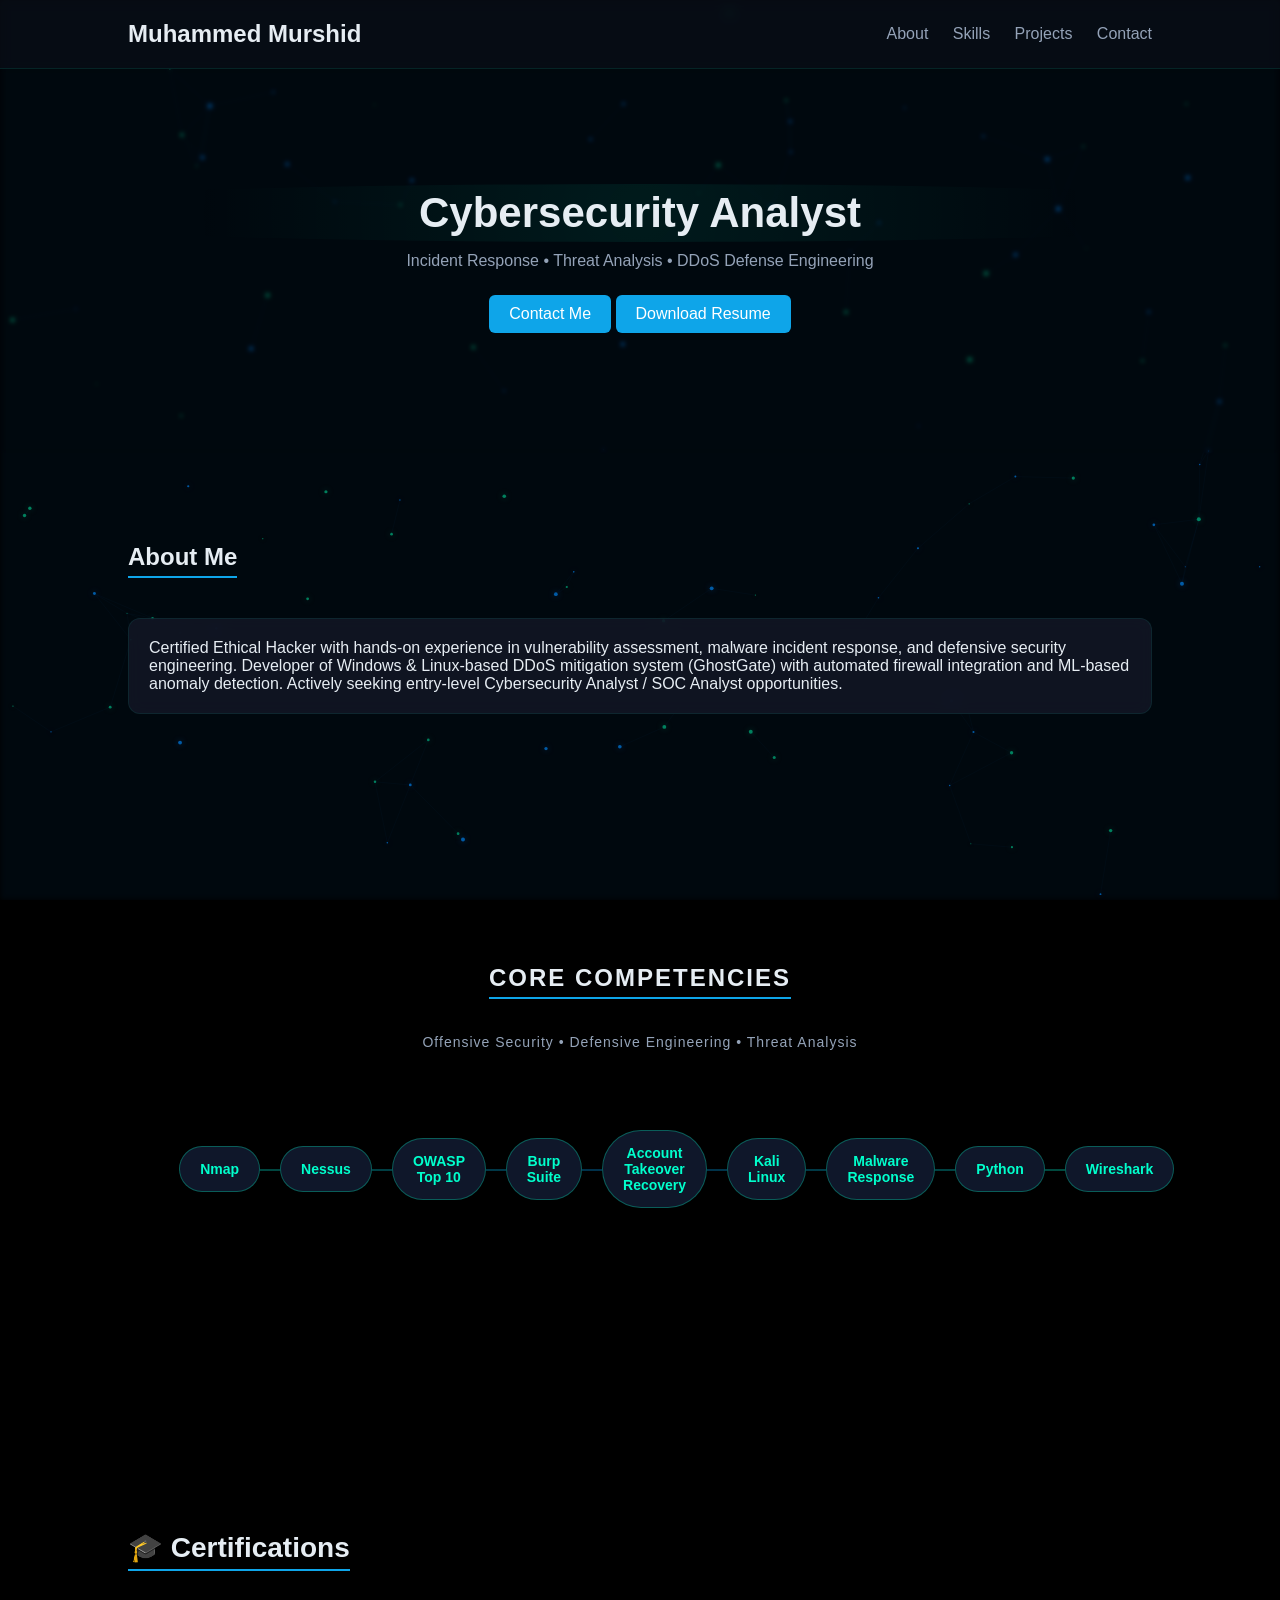
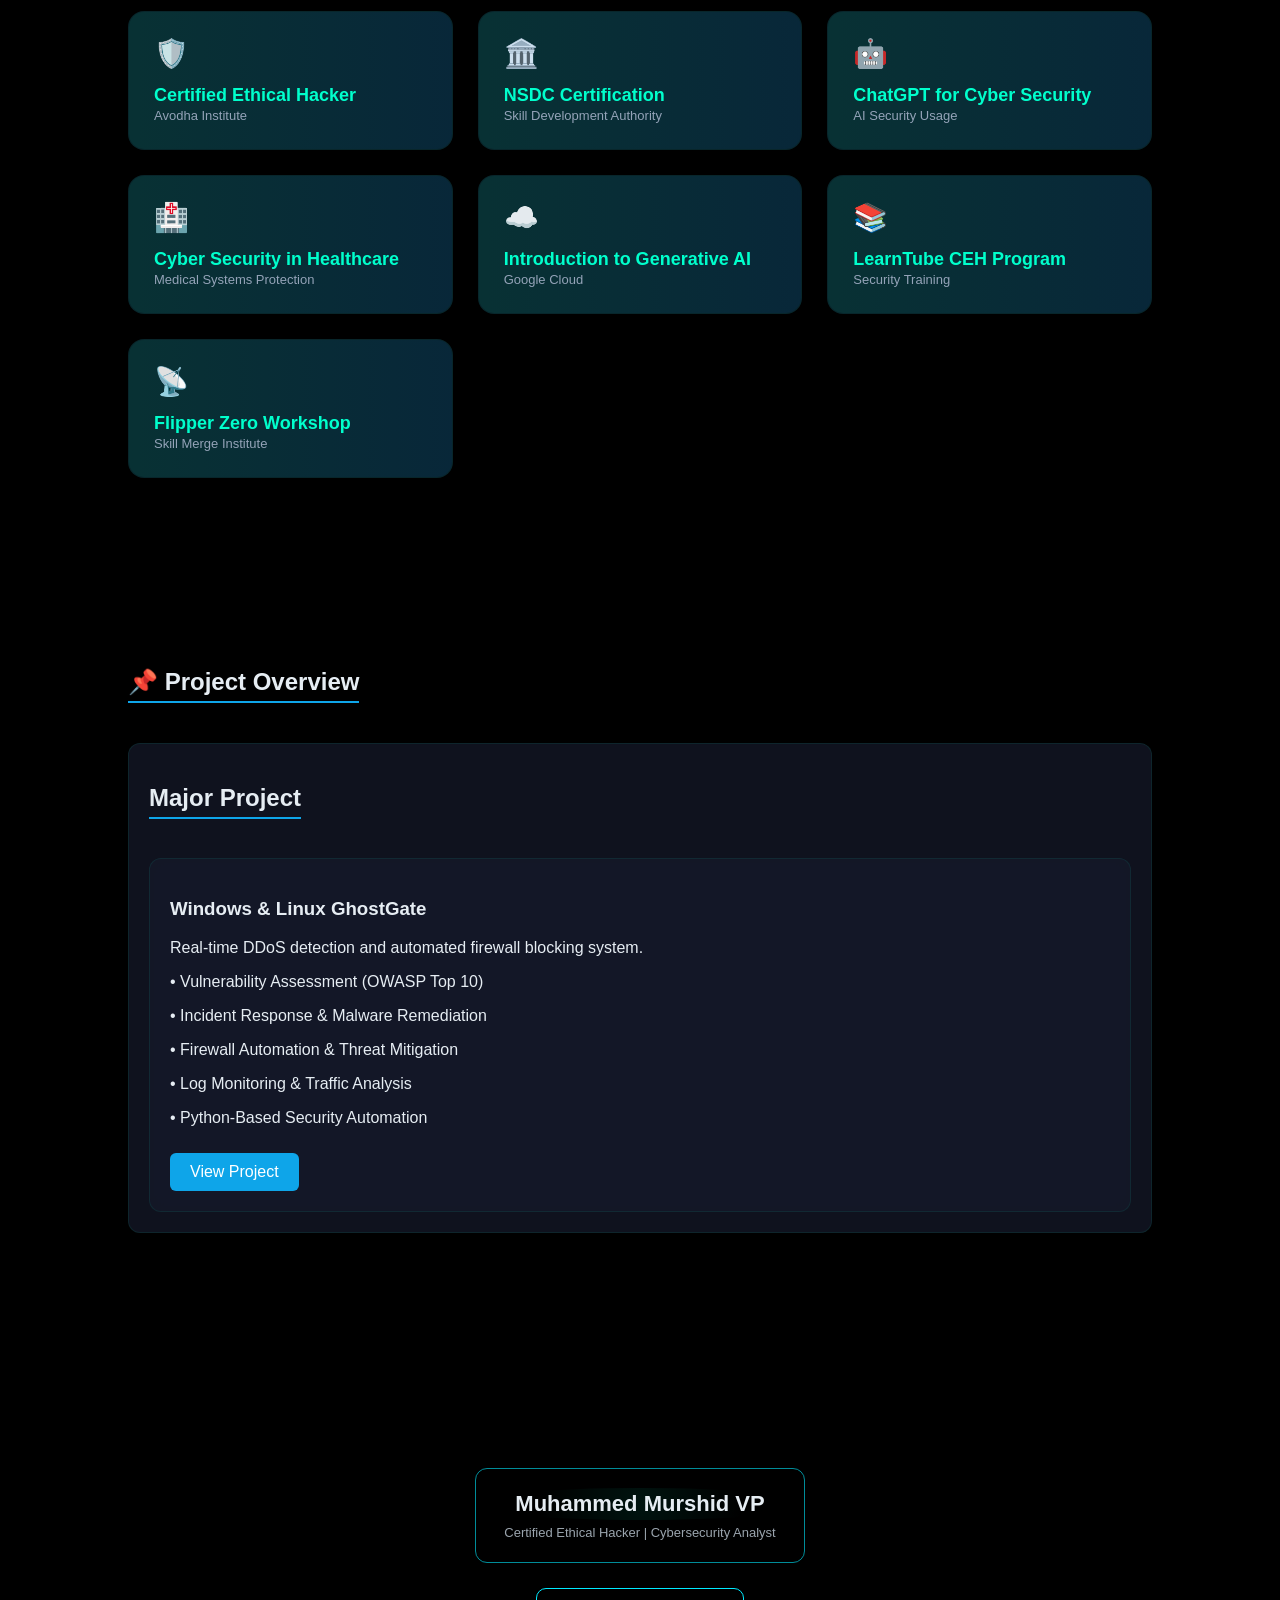
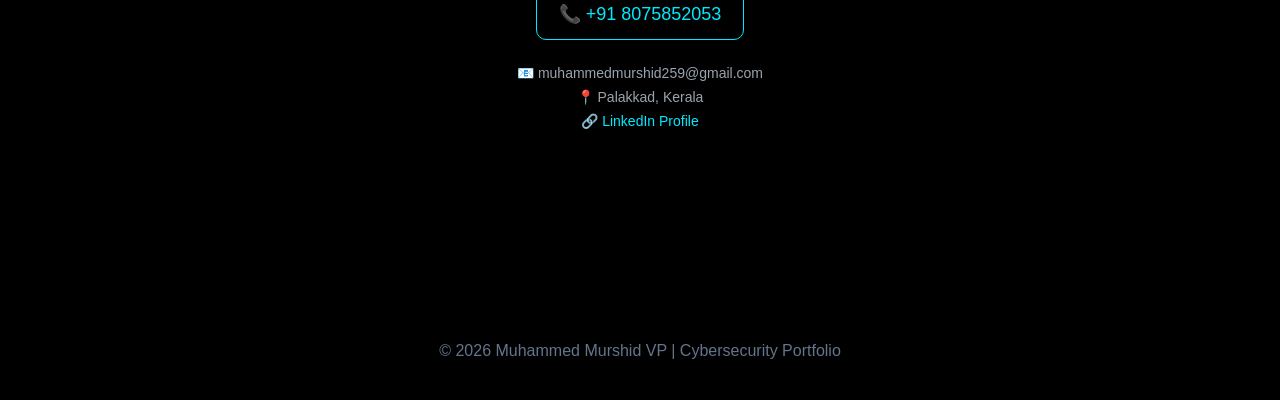
==== commit c22749e4: "Update index.html" ====
--- a/index.html
+++ b/index.html
@@ -193,10 +193,22 @@
 const ctx = canvas.getContext("2d");
 
 canvas.width = window.innerWidth;
-canvas.height = window.innerHeight;
+function resizeCanvas() {
+    canvas.width = window.innerWidth;
+
+    if (window.innerWidth < 768) {
+        canvas.height = window.innerHeight * 0.6;
+    } else {
+        canvas.height = window.innerHeight;
+    }
+}
+
+resizeCanvas();
+window.addEventListener("resize", resizeCanvas);
 
 let particles = [];
-const particleCount = 110;
+const isMobile = window.innerWidth < 768;
+const particleCount = isMobile ? 40 : 110;
 
 class Particle {
     constructor() {
@@ -236,7 +248,7 @@
             let dy = particles[a].y - particles[b].y;
             let distance = dx * dx + dy * dy;
 
-            if (distance < 9000) {
+           if (distance < 5000) {
                 ctx.beginPath();
                 ctx.strokeStyle = "rgba(0,150,255,0.08)";
                 ctx.lineWidth = 0.4;
@@ -270,11 +282,45 @@
 
 window.addEventListener("resize", () => {
     canvas.width = window.innerWidth;
-    canvas.height = window.innerHeight;
+   function resizeCanvas() {
+    canvas.width = window.innerWidth;
+
+    if (window.innerWidth < 768) {
+        canvas.height = window.innerHeight * 0.6;
+    } else {
+        canvas.height = window.innerHeight;
+    }
+}
+
+resizeCanvas();
+window.addEventListener("resize", resizeCanvas);
     init();
 });
 
 init();
+
+       let animationId;
+
+function animate() {
+    ctx.fillStyle = "rgba(0,0,0,0.9)";
+    ctx.fillRect(0, 0, canvas.width, canvas.height);
+
+    particles.forEach(p => {
+        p.update();
+        p.draw();
+    });
+
+    connectParticles();
+    animationId = requestAnimationFrame(animate);
+}
+
+document.addEventListener("visibilitychange", () => {
+    if (document.hidden) {
+        cancelAnimationFrame(animationId);
+    } else {
+        animate();
+    }
+});
 animate();
 </script>
     <script>
--- a/assets/style.css
+++ b/assets/style.css
@@ -709,3 +709,31 @@
     font-size: 13px;
     color: #94a3b8;
 }
+
+/* =================SKILLS================= */
+
+.section-title {
+    letter-spacing: 2px;
+    font-weight: 600;
+}
+
+.section-sub {
+    margin-top: 15px;
+    color: #94a3b8;
+    font-size: 14px;
+    letter-spacing: 1px;
+}
+
+#certificates.cert-terminal {
+    padding: 160px 10% 200px 10%;
+}
+
+.terminal-line {
+    position: relative;
+    display: flex;
+    justify-content: space-between;
+    align-items: center;
+    gap: 20px;
+    padding: 0 5%;
+    margin-top: 80px;
+}
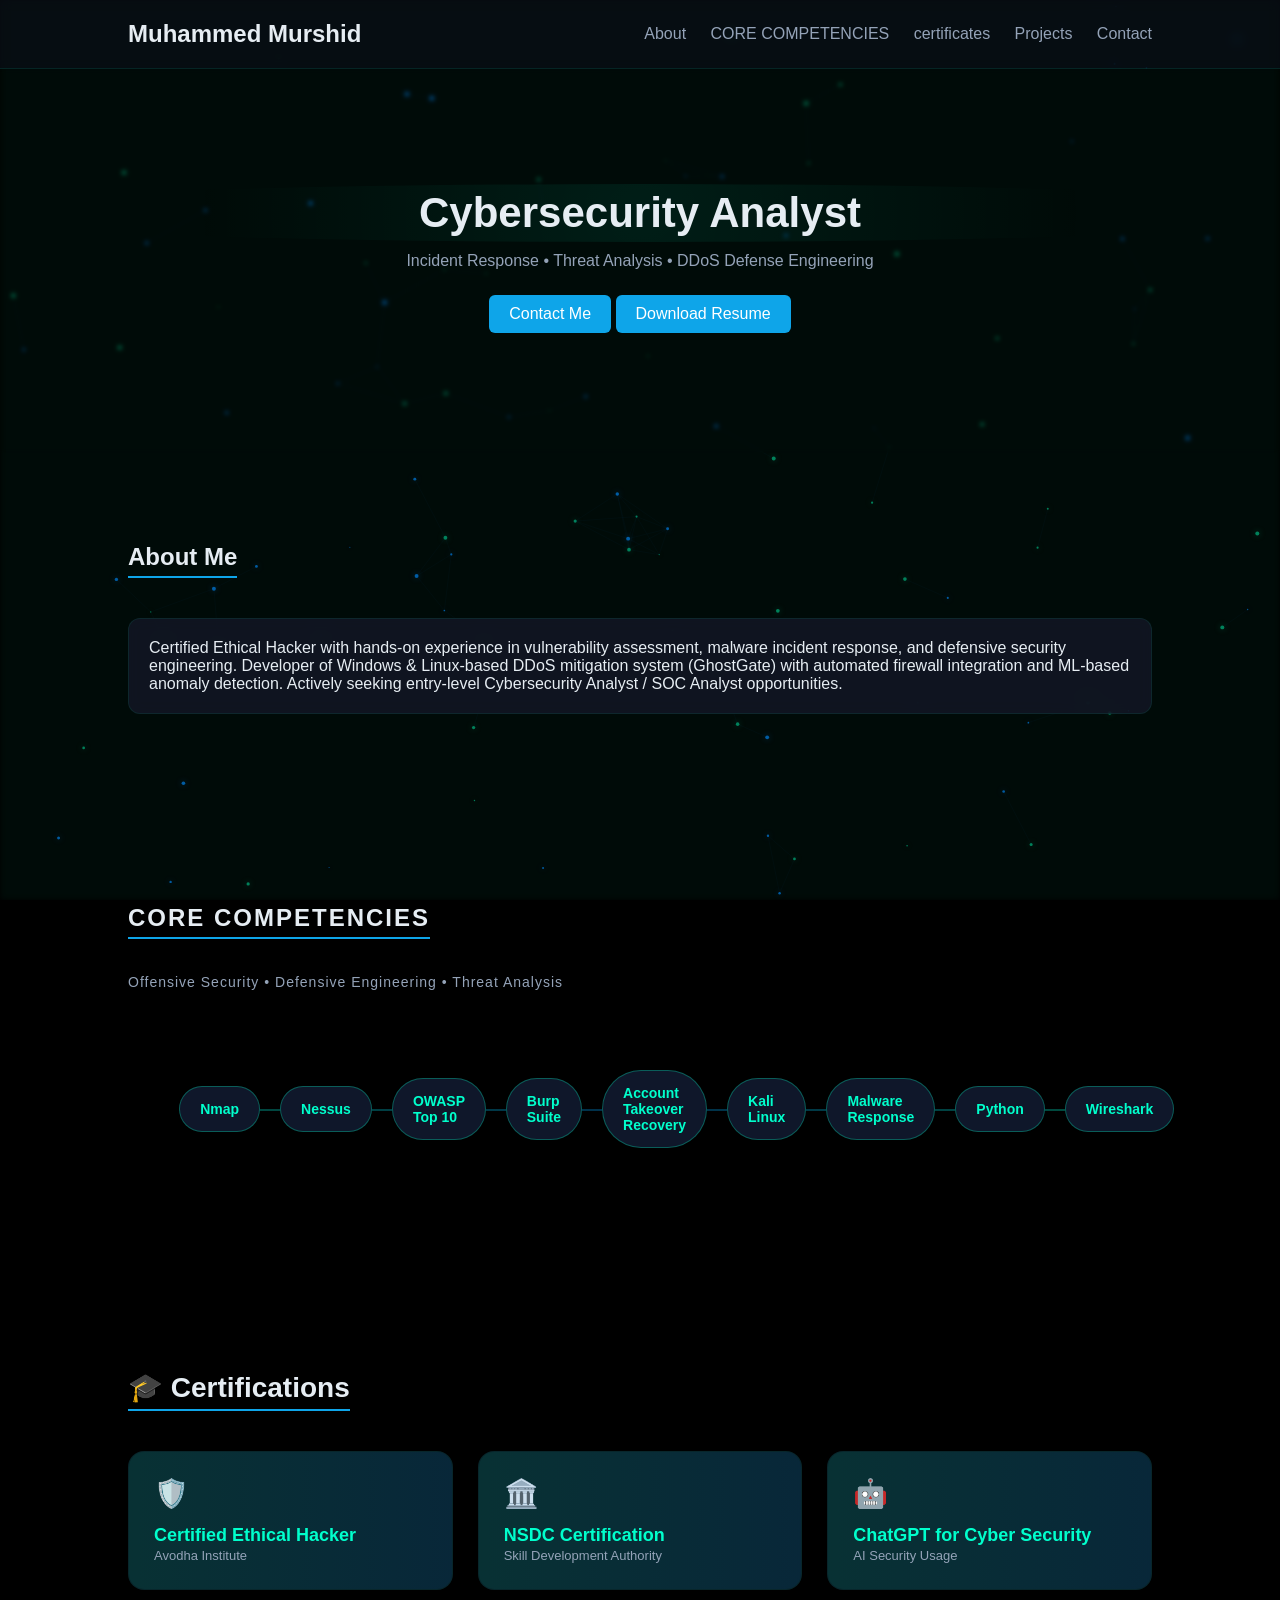
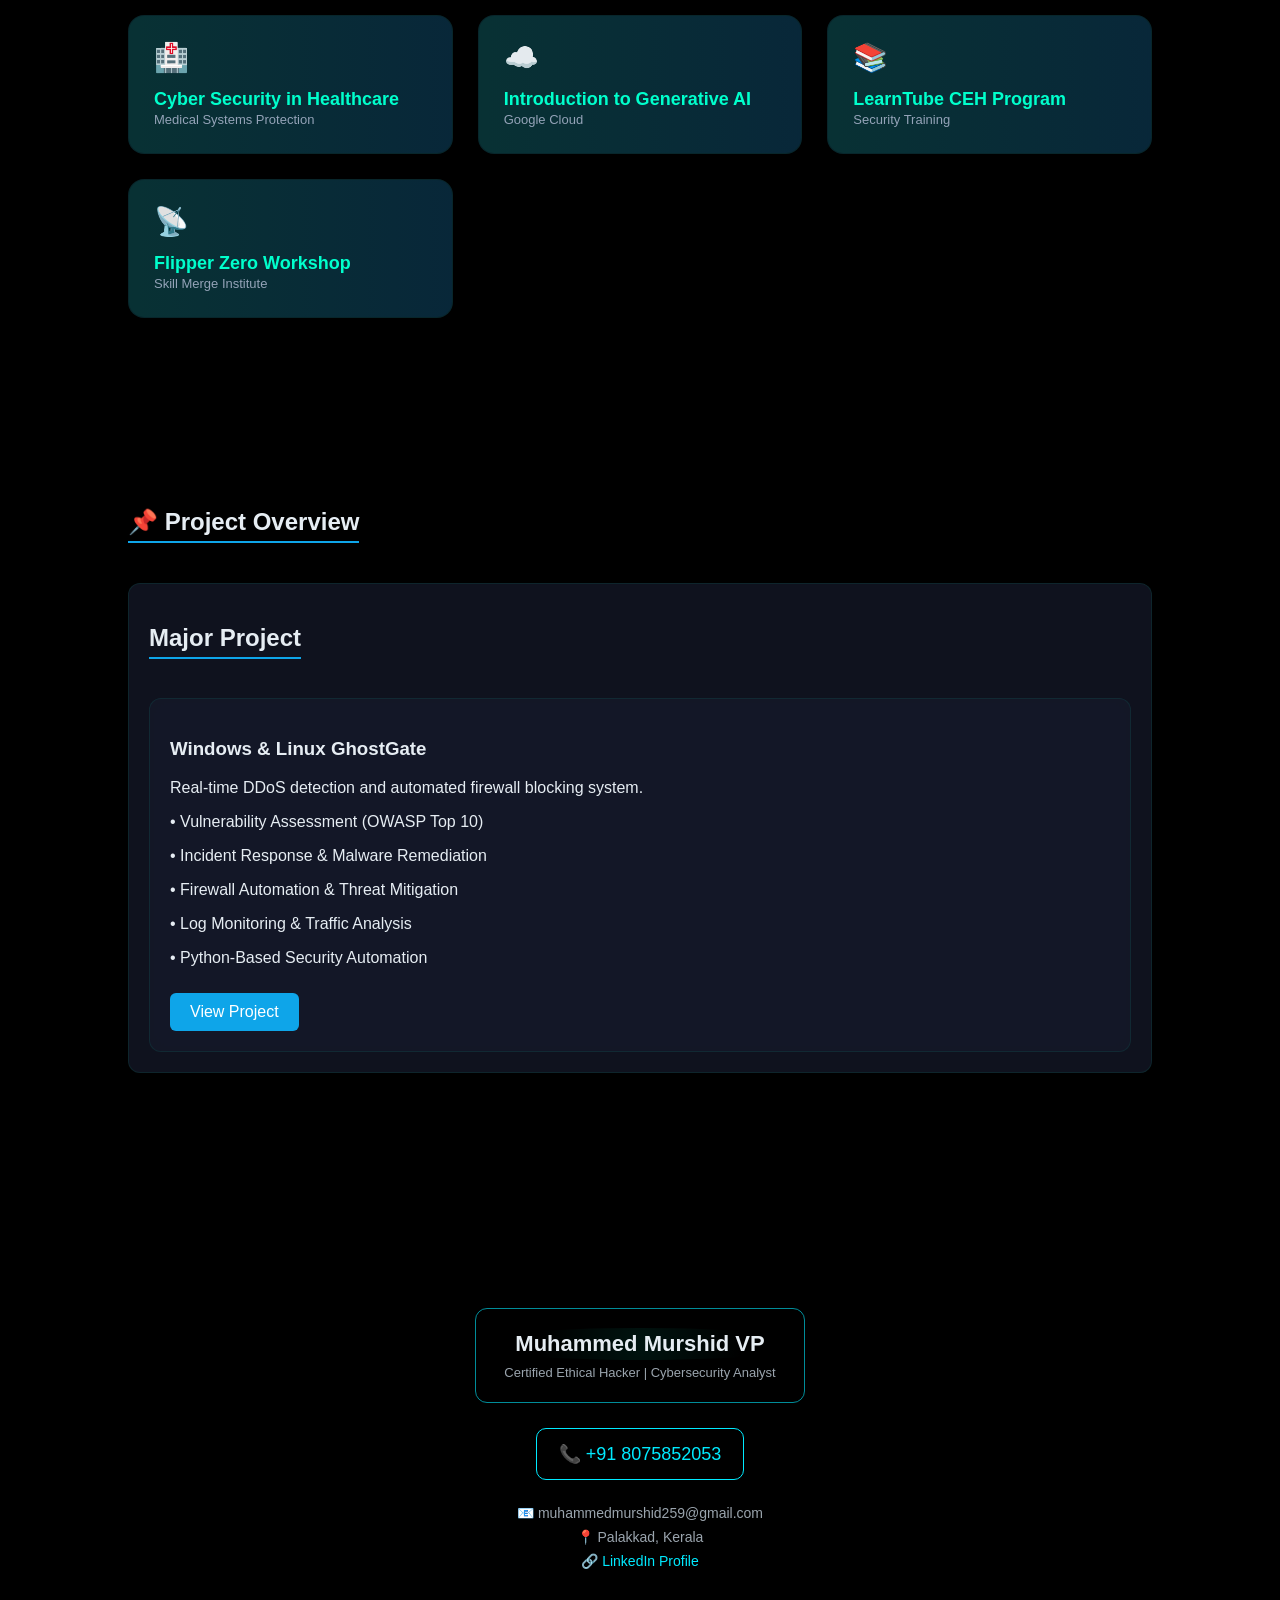
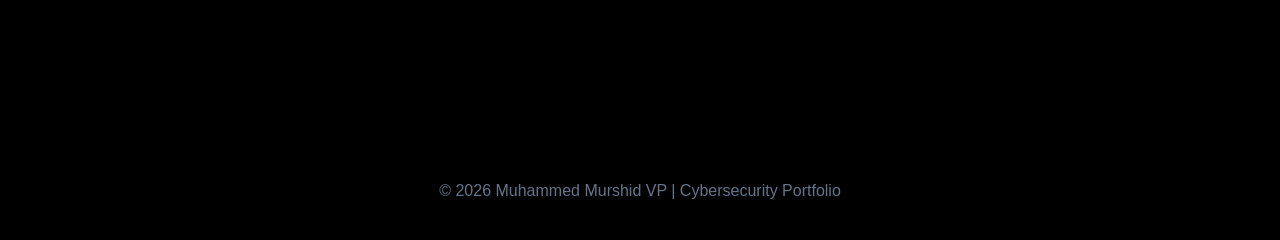
==== commit 4059ef1c: "Update index.html" ====
--- a/index.html
+++ b/index.html
@@ -13,7 +13,8 @@
     <h2>Muhammed Murshid</h2>
     <div>
         <a href="#about">About</a>
-        <a href="#skills">Skills</a>
+        <a href="#CORE COMPETENCIES">CORE COMPETENCIES</a>
+        <a href="#certificates">certificates</a>
         <a href="#projects">Projects</a>
         <a href="#contact-cyber">Contact</a>
     </div>
@@ -37,9 +38,9 @@
     </div>
 </section>
 
-    <section id="certificates" class="cert-terminal">
-
-    <h2 class="section-title">CORE COMPETENCIES</h2>
+  
+    <section id="CORE COMPETENCIES" class="cert-section">
+<h2 class="section-title">CORE COMPETENCIES</h2>
         <div class="section-sub">
     Offensive Security • Defensive Engineering • Threat Analysis
 </div>
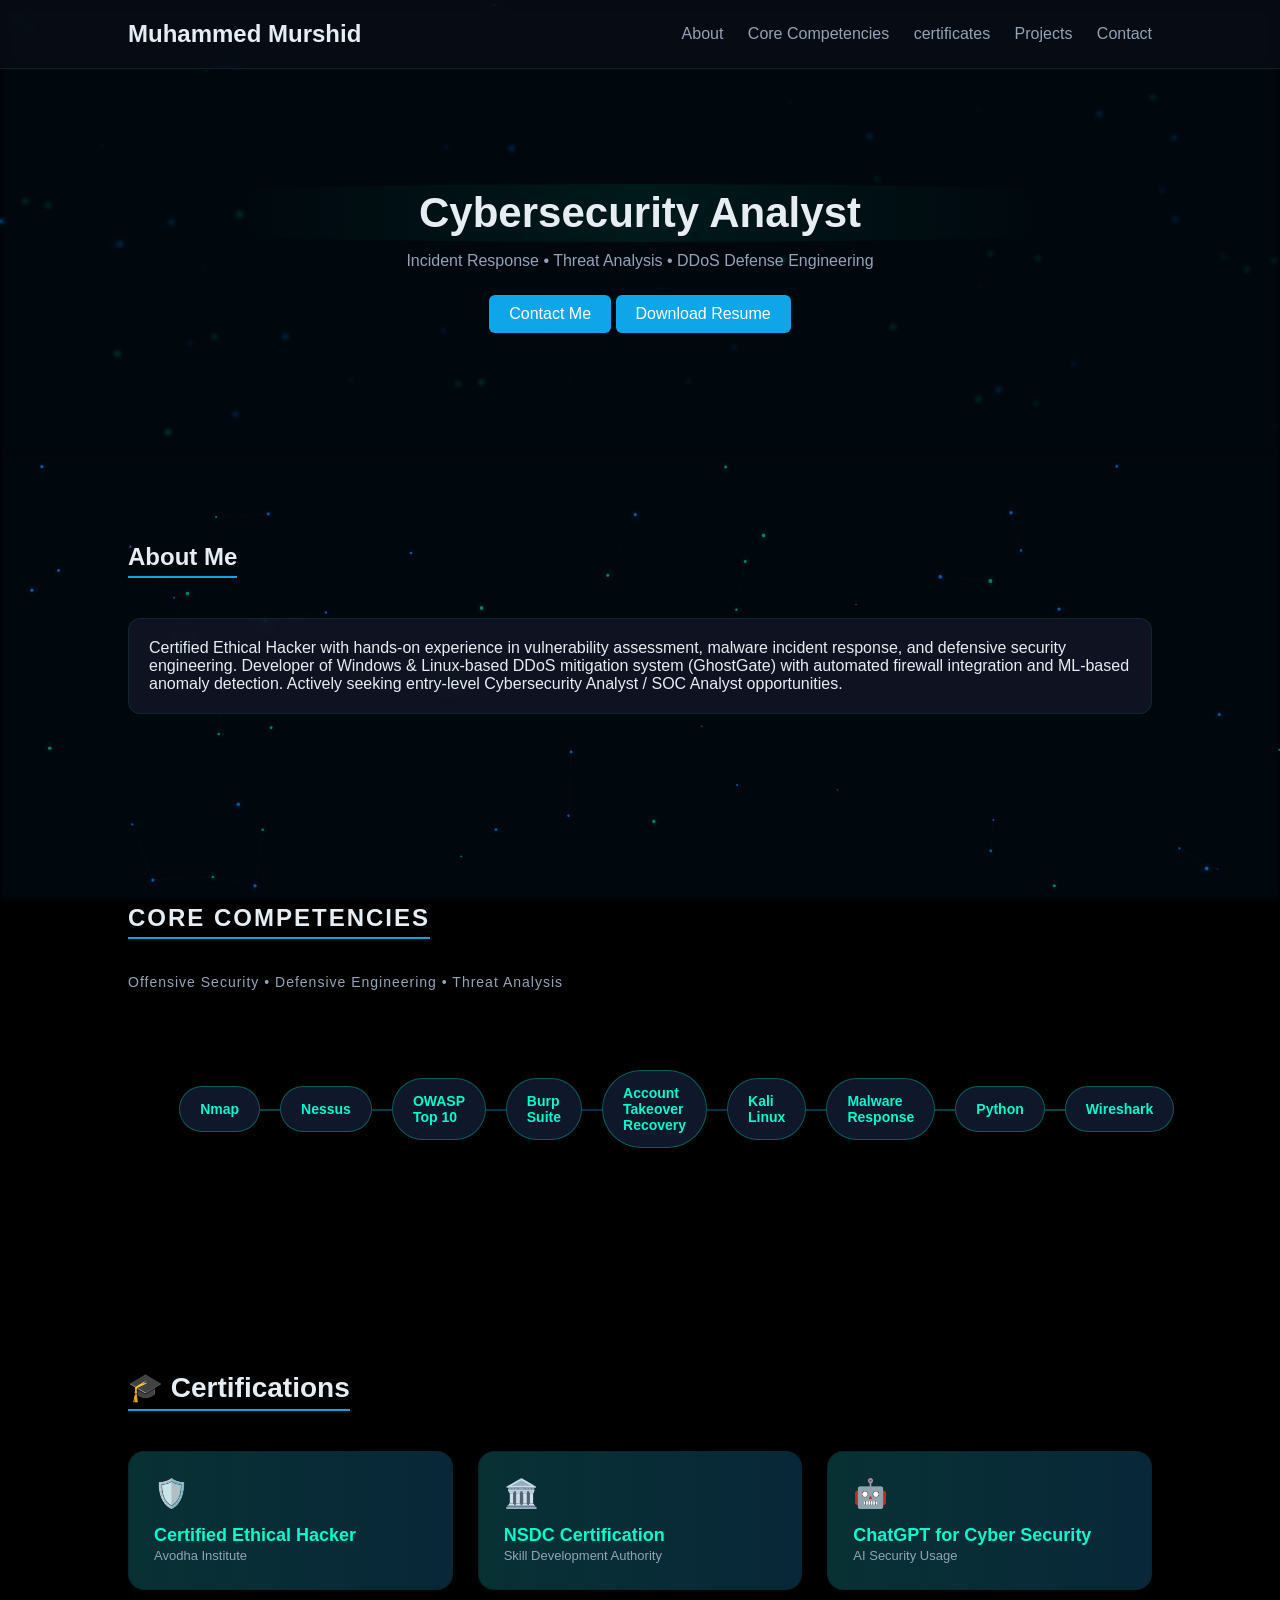
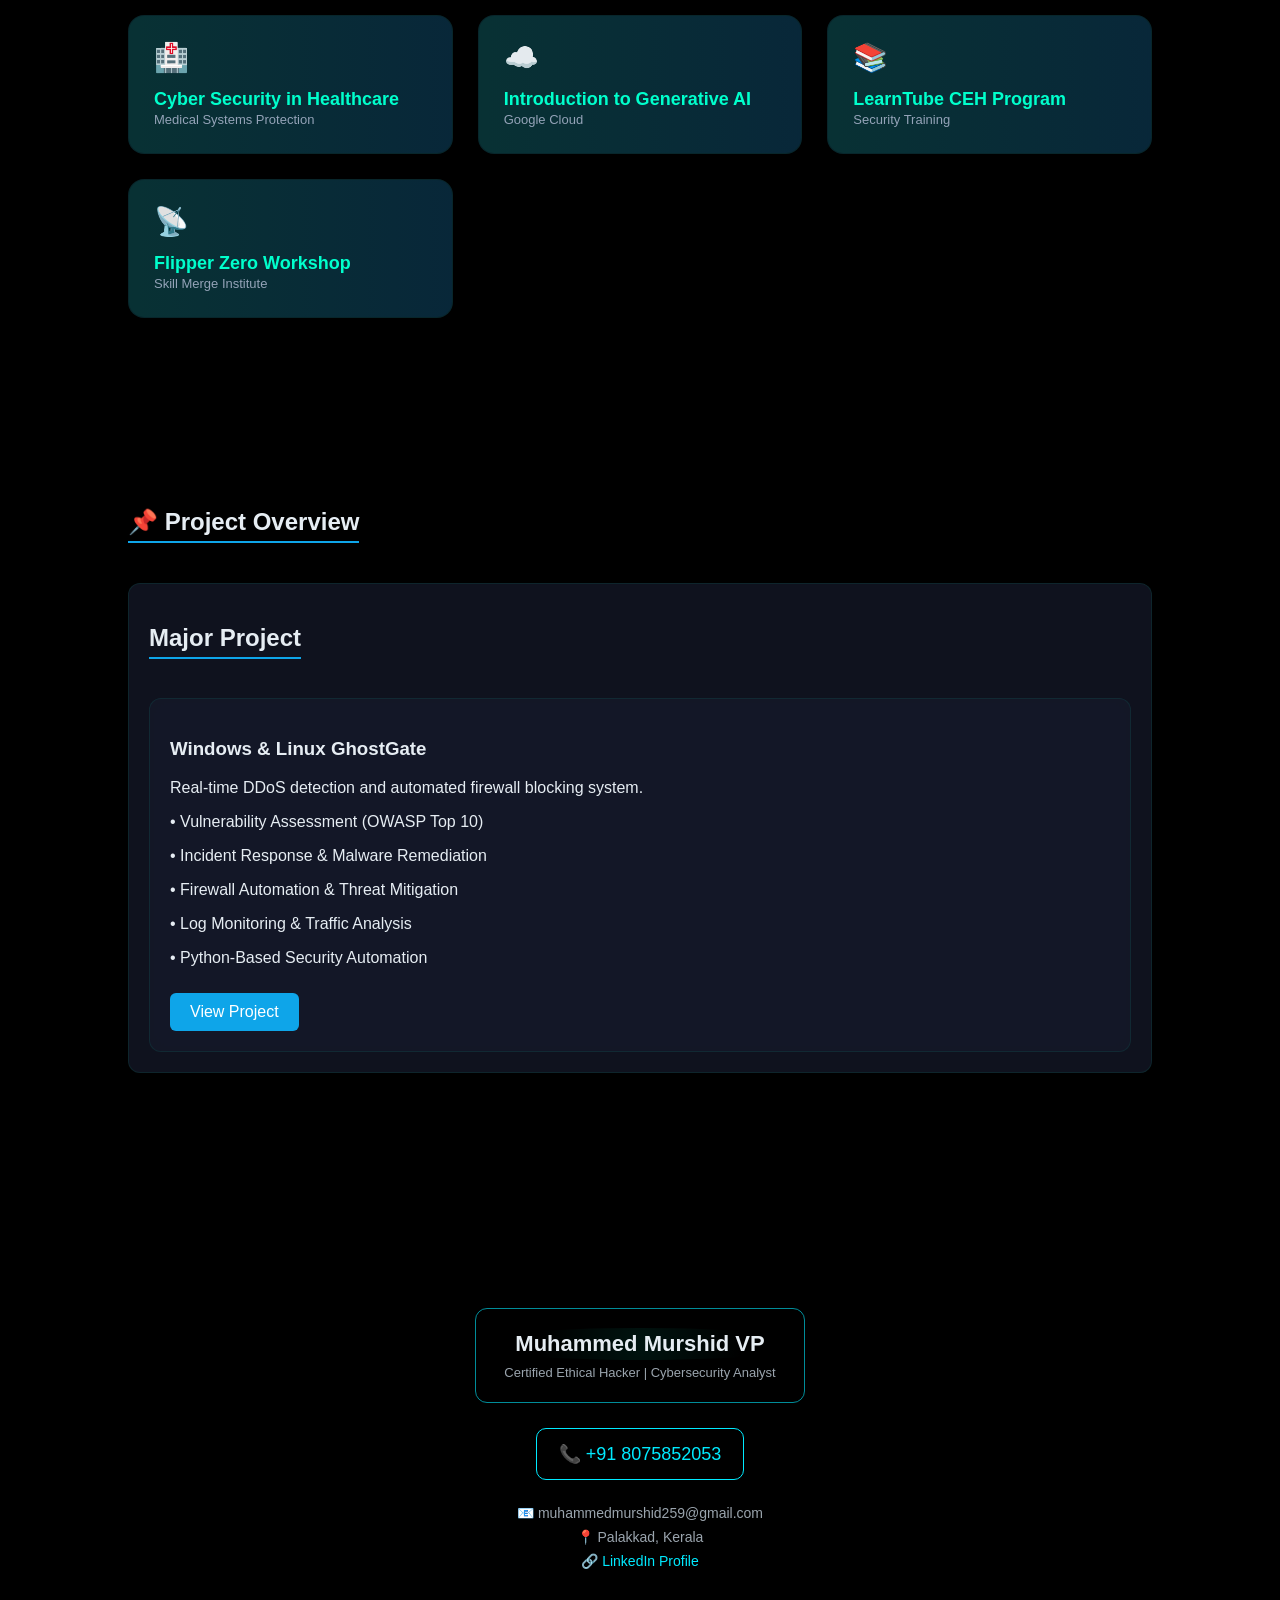
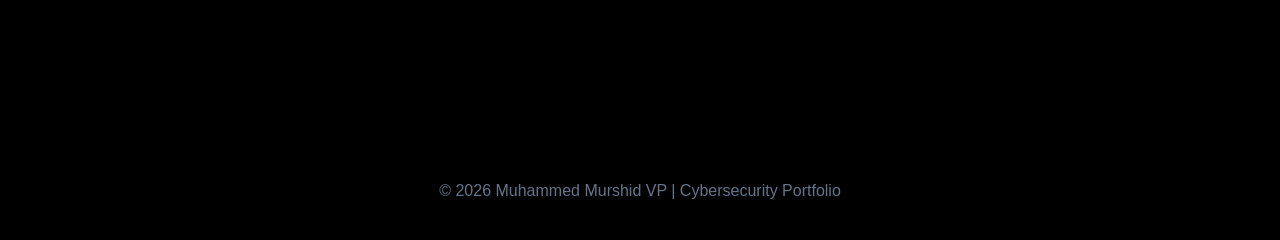
==== commit 688df264: "Update index.html" ====
--- a/index.html
+++ b/index.html
@@ -13,7 +13,7 @@
     <h2>Muhammed Murshid</h2>
     <div>
         <a href="#about">About</a>
-        <a href="#CORE COMPETENCIES">CORE COMPETENCIES</a>
+        <a href="#CORE COMPETENCIES">Core Competencies</a>
         <a href="#certificates">certificates</a>
         <a href="#projects">Projects</a>
         <a href="#contact-cyber">Contact</a>
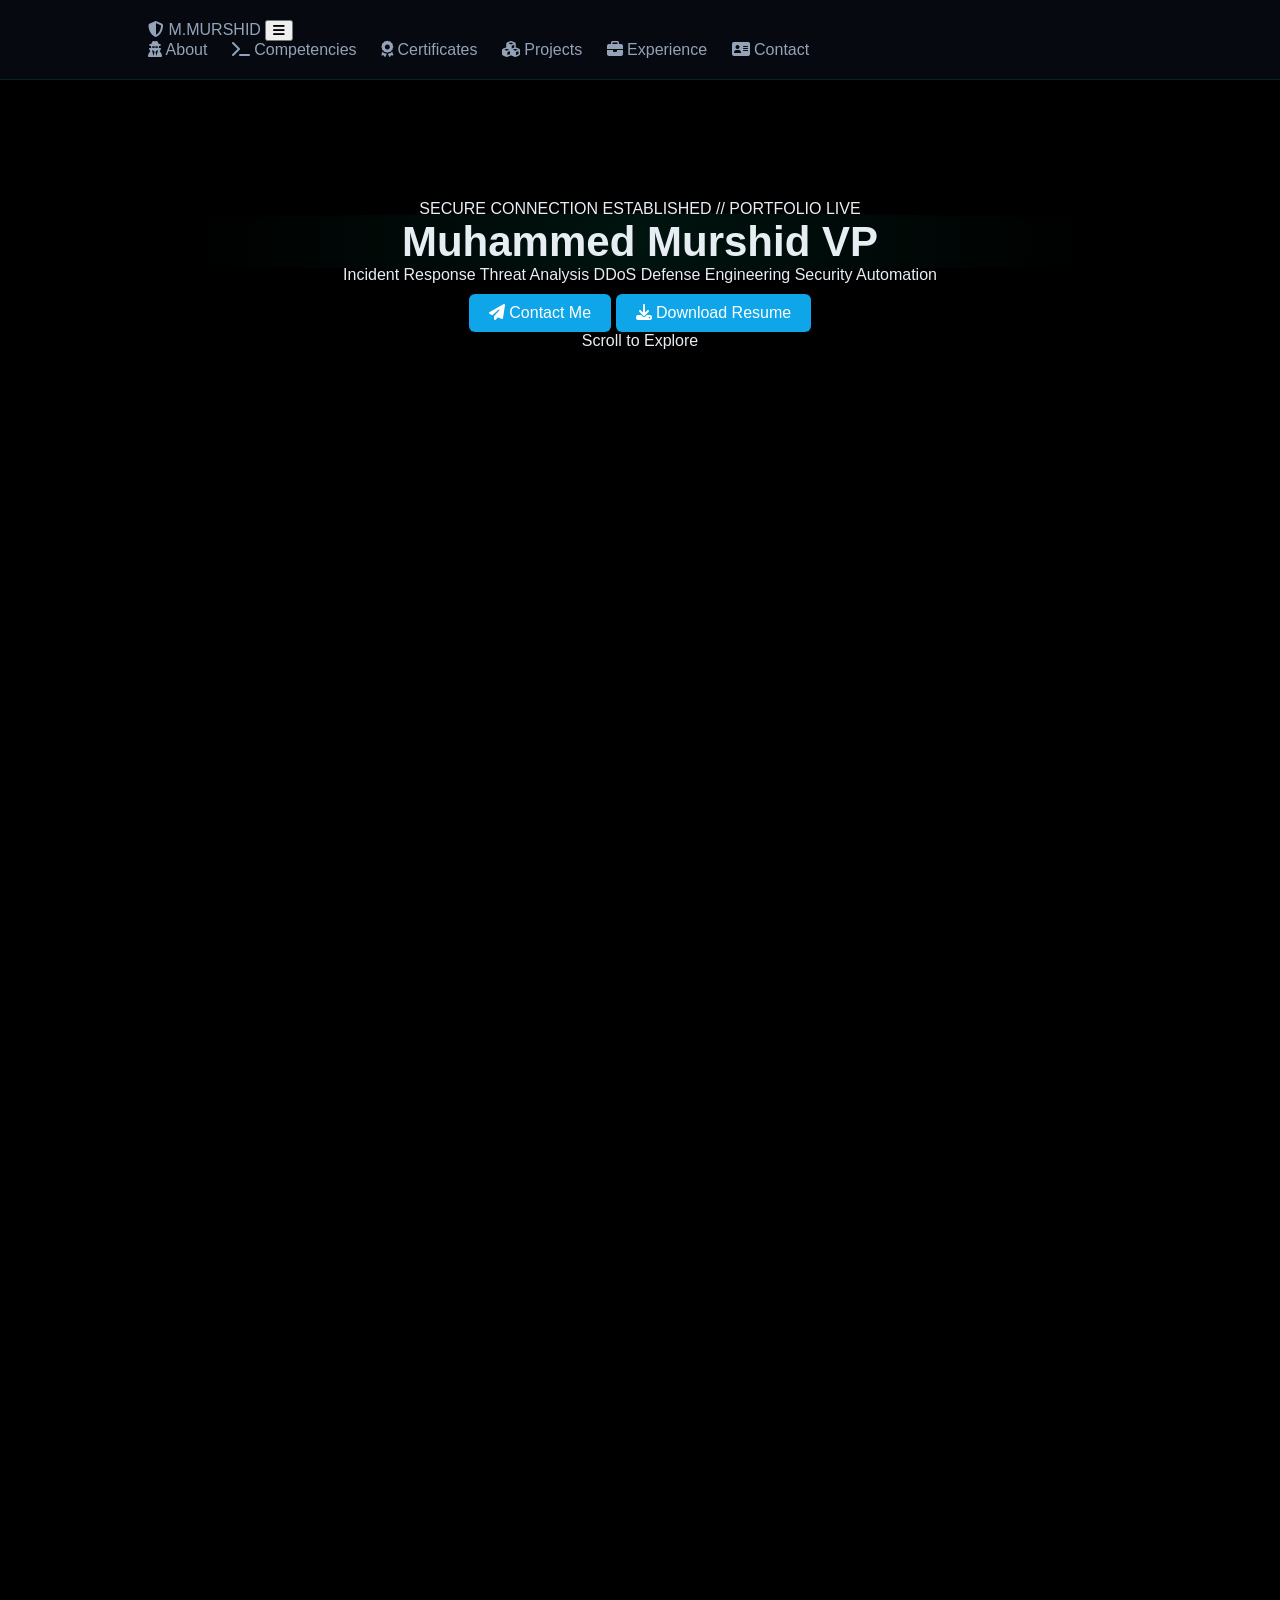
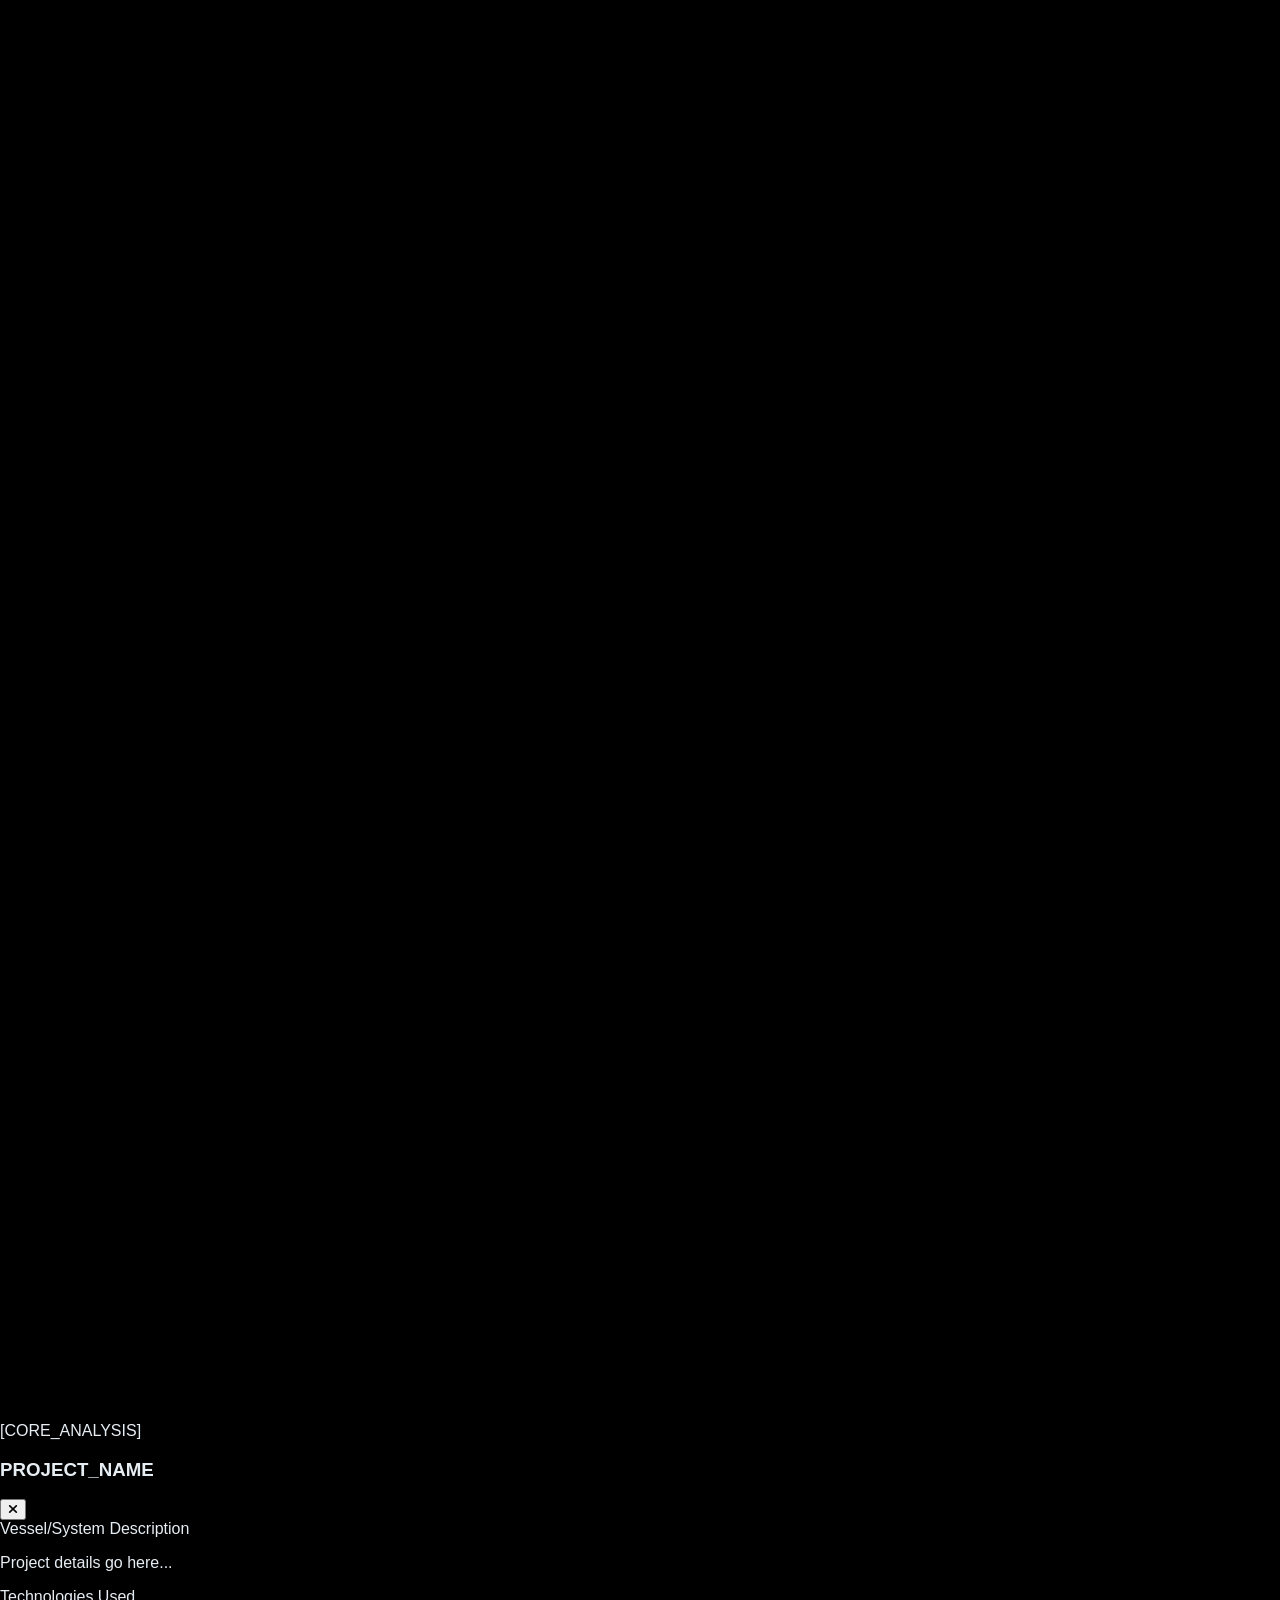
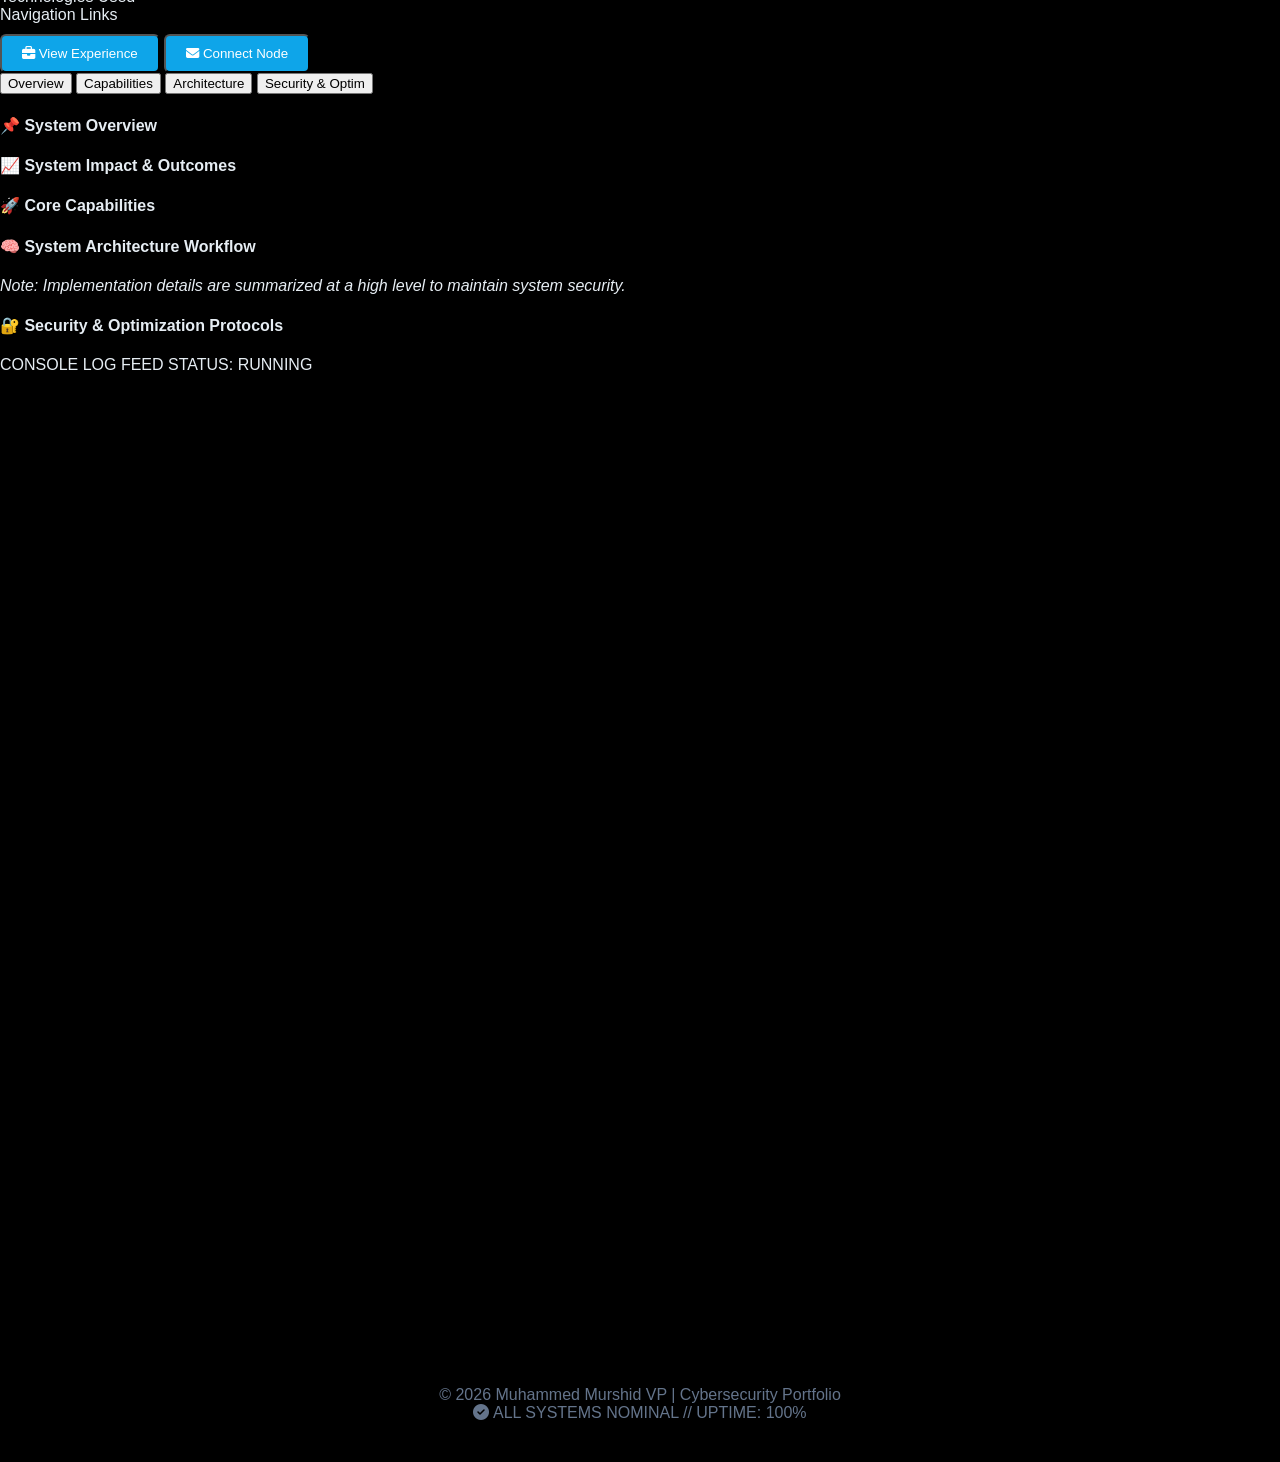
==== commit 4de5a991: "Update index.html" ====
--- a/index.html
+++ b/index.html
@@ -1,403 +1,666 @@
 <!DOCTYPE html>
 <html lang="en">
+
 <head>
-<meta charset="UTF-8">
-<meta name="viewport" content="width=device-width, initial-scale=1.0">
-<title>Muhammed Murshid | Cybersecurity Portfolio</title>
-<link rel="stylesheet" href="assets/style.css">
+    <meta charset="UTF-8">
+    <meta name="viewport" content="width=device-width, initial-scale=1.0">
+    <title>Muhammed Murshid | Cybersecurity Portfolio</title>
+    <!-- Meta Descriptions for SEO -->
+    <meta name="description"
+        content="Certified Ethical Hacker & Cybersecurity Analyst portfolio. Specializing in Incident Response, Malware Remediation, and DDoS Defense Engineering.">
+
+    <!-- Premium Fonts -->
+    <link rel="preconnect" href="https://fonts.googleapis.com">
+    <link rel="preconnect" href="https://fonts.gstatic.com" crossorigin>
+    <link
+        href="https://fonts.googleapis.com/css2?family=Outfit:wght@300;400;500;600;700;800&family=Plus+Jakarta+Sans:wght@300;400;500;600;700;800&family=JetBrains+Mono:wght@300;400;500;600&display=swap"
+        rel="stylesheet">
+
+    <!-- Stylesheet -->
+    <link rel="stylesheet" href="assets/style.css">
+    <!-- FontAwesome for icons -->
+    <link rel="stylesheet" href="https://cdnjs.cloudflare.com/ajax/libs/font-awesome/6.4.0/css/all.min.css">
 </head>
 
 <body>
-<canvas id="cyber-bg"></canvas>
-<nav>
-    <h2>Muhammed Murshid</h2>
-    <div>
-        <a href="#about">About</a>
-        <a href="#CORE COMPETENCIES">Core Competencies</a>
-        <a href="#certificates">certificates</a>
-        <a href="#projects">Projects</a>
-        <a href="#contact-cyber">Contact</a>
+
+    <!-- Custom Cursor -->
+    <div class="cursor-dot" id="custom-cursor-dot"></div>
+    <div class="cursor-outline" id="custom-cursor-outline"></div>
+
+    <!-- Dynamic Animated Grid & Gradients Background -->
+    <div class="bg-effects">
+        <div class="bg-grid"></div>
+        <div class="bg-glow bg-glow-1"></div>
+        <div class="bg-glow bg-glow-2"></div>
     </div>
-</nav>
-
-<header>
-    <h1>Cybersecurity Analyst</h1>
-    <p>Incident Response • Threat Analysis • DDoS Defense Engineering</p>
-    <a href="#contact-cyber" class="btn">Contact Me</a>
-   <a href="Muhammed_Murshid_CV.pdf" class="btn">Download Resume</a>
-</header>
-
-<section id="about">
-    <h2>About Me</h2>
-    <div class="card">
-       Certified Ethical Hacker with hands-on experience in vulnerability assessment, malware incident response, and defensive security engineering.
-
-Developer of Windows & Linux-based DDoS mitigation system (GhostGate) with automated firewall integration and ML-based anomaly detection.
-
-Actively seeking entry-level Cybersecurity Analyst / SOC Analyst opportunities.
+
+    <!-- Navigation Header -->
+    <nav id="navbar">
+        <div class="nav-container">
+            <a href="#" class="nav-logo">
+                <i class="fa-solid fa-shield-halved logo-icon"></i>
+                M.<span>MURSHID</span>
+            </a>
+            <button class="mobile-menu-btn" aria-label="Toggle Navigation Menu" id="menu-btn">
+                <i class="fa-solid fa-bars"></i>
+            </button>
+            <div class="nav-links" id="nav-links-menu">
+                <a href="#about"><i class="fa-solid fa-user-secret"></i> About</a>
+                <a href="#CORE-COMPETENCIES"><i class="fa-solid fa-terminal"></i> Competencies</a>
+                <a href="#certificates"><i class="fa-solid fa-award"></i> Certificates</a>
+                <a href="#projects"><i class="fa-solid fa-cubes"></i> Projects</a>
+                <a href="#experience"><i class="fa-solid fa-briefcase"></i> Experience</a>
+                <a href="#contact"><i class="fa-solid fa-address-card"></i> Contact</a>
+            </div>
+        </div>
+    </nav>
+
+    <!-- Hero Section -->
+    <header class="hero">
+        <div class="hero-content reveal active">
+            <div class="hero-status">
+                <span class="status-dot"></span>
+                <span>SECURE CONNECTION ESTABLISHED // PORTFOLIO LIVE</span>
+            </div>
+            <h1>Muhammed Murshid VP</h1>
+
+            <!-- Typewriter Text Element -->
+            <div class="hero-title-sub" id="typewriter-target"></div>
+
+            <div class="hero-bullets">
+                <span>Incident Response</span>
+                <span>Threat Analysis</span>
+                <span>DDoS Defense Engineering</span>
+                <span>Security Automation</span>
+            </div>
+
+            <div class="btn-group">
+                <a href="#contact" class="btn btn-primary"><i class="fa-solid fa-paper-plane"></i> Contact Me</a>
+                <a href="Muhammed_Murshid_CV.pdf" class="btn btn-secondary" download><i
+                        class="fa-solid fa-download"></i> Download Resume</a>
+            </div>
+        </div>
+        <div class="scroll-indicator">
+            <span class="mouse-icon">
+                <span class="wheel"></span>
+            </span>
+            <span class="scroll-text">Scroll to Explore</span>
+        </div>
+    </header>
+
+    <!-- About Me Section -->
+    <section id="about" class="reveal">
+        <h2 class="section-title">01 // Dossier</h2>
+        <span class="section-subtitle">Profile Summary & Authorization Log</span>
+
+        <div class="about-grid">
+            <div class="cyber-card tilt-target">
+                <div class="dossier-header">
+                    <span><i class="fa-solid fa-id-card-clip"></i> ID: SECURITY_ANALYST_01</span>
+                    <span class="dossier-tag">ACTIVE STATUS</span>
+                </div>
+                <div class="dossier-body">
+                    <p>
+                        I am a <strong>Certified Ethical Hacker</strong> with hands-on experience in defensive
+                        operations, incident response, vulnerability assessment, and security automation.
+                    </p>
+                    <p>
+                        My expertise lies in analyzing log anomalies, executing threat mitigation, and recovering
+                        compromised digital assets. I focus on building robust defensive systems like
+                        <strong>GhostGate</strong> (DDoS mitigation engine) and scripting secure automation loops for
+                        clients.
+                    </p>
+                    <p>
+                        <strong>Seeking opportunities:</strong> Actively looking for an entry-level
+                        <strong>Cybersecurity Analyst</strong> or <strong>SOC Analyst</strong> role to protect critical
+                        network infrastructures.
+                    </p>
+                </div>
+                <div class="dossier-footer">
+                    <span>SEC_SYS // INITIALIZED 2026.06.29</span>
+                </div>
+            </div>
+
+            <!-- Terminal Mock Preview -->
+            <div class="cyber-console-preview tilt-target">
+                <div class="console-bar">
+                    <div class="console-dots">
+                        <span class="console-dot red"></span>
+                        <span class="console-dot yellow"></span>
+                        <span class="console-dot green"></span>
+                    </div>
+                    <span class="console-tab">auth-check.sh</span>
+                </div>
+                <div class="console-body">
+                    <div class="console-text">
+                        <p class="console-prompt">run-scan --profile --fast</p>
+                        <p class="log-info">[+] Loading database modules...</p>
+                        <p class="log-info">[+] Checking credentials...</p>
+                        <p class="log-success">[✔] Identity: MUHAMMED MURSHID VP</p>
+                        <p class="log-success">[✔] CEH Certification: VERIFIED</p>
+                        <p class="log-success">[✔] Degree: B.A. English Lit. (Univ. of Calicut)</p>
+                        <p class="log-info">[+] System idle. Ready for operations.</p>
+                    </div>
+                </div>
+            </div>
+        </div>
+    </section>
+
+    <!-- Core Competencies Section -->
+    <section id="CORE-COMPETENCIES" class="reveal">
+        <h2 class="section-title">02 // Core Competencies</h2>
+        <span class="section-subtitle">Security Engineering Telemetry & Skills Map</span>
+
+        <div class="competencies-container">
+            <div class="terminal-window">
+                <div class="terminal-header">
+                    <div class="console-dots">
+                        <span class="console-dot red"></span>
+                        <span class="console-dot yellow"></span>
+                        <span class="console-dot green"></span>
+                    </div>
+                    <span class="terminal-title">guest@security-center:~$ telemetry-status</span>
+                </div>
+                <div class="terminal-content">
+                    <div class="telemetry-info">
+                        [SYS-INFO] Dynamic loading indicators reflecting skill competency ratings.
+                    </div>
+
+                    <div class="terminal-skills-grid">
+                        <!-- Skill 1 -->
+                        <div class="skill-node highlight-sec">
+                            <div class="skill-header">
+                                <span>OWASP Top 10</span>
+                                <span class="skill-icon"><i class="fa-solid fa-bug"></i></span>
+                            </div>
+                            <div class="skill-bar-bg">
+                                <div class="skill-bar-fill" data-level="85"></div>
+                            </div>
+                        </div>
+                        <!-- Skill 2 -->
+                        <div class="skill-node">
+                            <div class="skill-header">
+                                <span>Nmap</span>
+                                <span class="skill-icon"><i class="fa-solid fa-network-wired"></i></span>
+                            </div>
+                            <div class="skill-bar-bg">
+                                <div class="skill-bar-fill" data-level="90"></div>
+                            </div>
+                        </div>
+                        <!-- Skill 3 -->
+                        <div class="skill-node">
+                            <div class="skill-header">
+                                <span>Nessus</span>
+                                <span class="skill-icon"><i class="fa-solid fa-radar"></i></span>
+                            </div>
+                            <div class="skill-bar-bg">
+                                <div class="skill-bar-fill" data-level="80"></div>
+                            </div>
+                        </div>
+                        <!-- Skill 4 -->
+                        <div class="skill-node">
+                            <div class="skill-header">
+                                <span>Burp Suite</span>
+                                <span class="skill-icon"><i class="fa-solid fa-gears"></i></span>
+                            </div>
+                            <div class="skill-bar-bg">
+                                <div class="skill-bar-fill" data-level="85"></div>
+                            </div>
+                        </div>
+                        <!-- Skill 5 -->
+                        <div class="skill-node highlight-sec">
+                            <div class="skill-header">
+                                <span>Malware Response</span>
+                                <span class="skill-icon"><i class="fa-solid fa-biohazard"></i></span>
+                            </div>
+                            <div class="skill-bar-bg">
+                                <div class="skill-bar-fill" data-level="90"></div>
+                            </div>
+                        </div>
+                        <!-- Skill 6 -->
+                        <div class="skill-node highlight-sec">
+                            <div class="skill-header">
+                                <span>ATO Recovery</span>
+                                <span class="skill-icon"><i class="fa-solid fa-key"></i></span>
+                            </div>
+                            <div class="skill-bar-bg">
+                                <div class="skill-bar-fill" data-level="85"></div>
+                            </div>
+                        </div>
+                        <!-- Skill 7 -->
+                        <div class="skill-node">
+                            <div class="skill-header">
+                                <span>Kali Linux</span>
+                                <span class="skill-icon"><i class="fa-brands fa-linux"></i></span>
+                            </div>
+                            <div class="skill-bar-bg">
+                                <div class="skill-bar-fill" data-level="90"></div>
+                            </div>
+                        </div>
+                        <!-- Skill 8 -->
+                        <div class="skill-node">
+                            <div class="skill-header">
+                                <span>Python</span>
+                                <span class="skill-icon"><i class="fa-brands fa-python"></i></span>
+                            </div>
+                            <div class="skill-bar-bg">
+                                <div class="skill-bar-fill" data-level="75"></div>
+                            </div>
+                        </div>
+                        <!-- Skill 9 -->
+                        <div class="skill-node">
+                            <div class="skill-header">
+                                <span>Wireshark</span>
+                                <span class="skill-icon"><i class="fa-solid fa-magnifying-glass-chart"></i></span>
+                            </div>
+                            <div class="skill-bar-bg">
+                                <div class="skill-bar-fill" data-level="80"></div>
+                            </div>
+                        </div>
+                    </div>
+                </div>
+            </div>
+        </div>
+    </section>
+
+    <!-- Certifications Section -->
+    <section id="certificates" class="reveal">
+        <h2 class="section-title">03 // Certifications</h2>
+        <span class="section-subtitle">Verified Security & Intelligence Credentials</span>
+
+        <div class="cert-grid">
+            <!-- Cert 1 -->
+            <div class="cert-card tilt-target">
+                <div class="cert-icon-wrap"><i class="fa-solid fa-shield-halved"></i></div>
+                <div class="cert-info">
+                    <h3>Certified Ethical Hacker</h3>
+                    <span>Avodha Education</span>
+                    <p class="cert-date">Issued: 08/08/2025</p>
+                    <div class="cert-actions">
+                        <button class="cert-btn cert-btn-view" onclick="openCert(0)"><i class="fa-solid fa-eye"></i>
+                            View</button>
+                        <a href="certificates/ceh.pdf" class="cert-btn cert-btn-dl" download><i
+                                class="fa-solid fa-download"></i> Download</a>
+                    </div>
+                </div>
+            </div>
+
+            <!-- Cert 2 -->
+            <div class="cert-card tilt-target">
+                <div class="cert-icon-wrap"><i class="fa-solid fa-microchip"></i></div>
+                <div class="cert-info">
+                    <h3>Flipper Zero Workshop</h3>
+                    <span>RoomNumber404 Community</span>
+                    <p class="cert-date">Issued: 28/07/2025</p>
+                    <div class="cert-actions">
+                        <button class="cert-btn cert-btn-view" onclick="openCert(1)"><i class="fa-solid fa-eye"></i>
+                            View</button>
+                        <a href="certificates/flipper-workshop.pdf" class="cert-btn cert-btn-dl" download><i
+                                class="fa-solid fa-download"></i> Download</a>
+                    </div>
+                </div>
+            </div>
+
+            <!-- Cert 3 -->
+            <div class="cert-card tilt-target">
+                <div class="cert-icon-wrap"><i class="fa-solid fa-brain"></i></div>
+                <div class="cert-info">
+                    <h3>Introduction to Generative AI</h3>
+                    <span>Google Cloud / Simplilearn</span>
+                    <p class="cert-date">Issued: 07/09/2025</p>
+                    <div class="cert-actions">
+                        <button class="cert-btn cert-btn-view" onclick="openCert(2)"><i class="fa-solid fa-eye"></i>
+                            View</button>
+                        <a href="certificates/google-genai.pdf" class="cert-btn cert-btn-dl" download><i
+                                class="fa-solid fa-download"></i> Download</a>
+                    </div>
+                </div>
+            </div>
+
+            <!-- Cert 4 -->
+            <div class="cert-card tilt-target">
+                <div class="cert-icon-wrap"><i class="fa-solid fa-lock"></i></div>
+                <div class="cert-info">
+                    <h3>ChatGPT for Cybersecurity</h3>
+                    <span>Simplilearn SkillUp</span>
+                    <p class="cert-date">Issued: 10/09/2025</p>
+                    <div class="cert-actions">
+                        <button class="cert-btn cert-btn-view" onclick="openCert(3)"><i class="fa-solid fa-eye"></i>
+                            View</button>
+                        <a href="certificates/chatgpt-cyber.pdf" class="cert-btn cert-btn-dl" download><i
+                                class="fa-solid fa-download"></i> Download</a>
+                    </div>
+                </div>
+            </div>
+
+            <!-- Cert 5 -->
+            <div class="cert-card tilt-target">
+                <div class="cert-icon-wrap"><i class="fa-solid fa-hospital-user"></i></div>
+                <div class="cert-info">
+                    <h3>Cybersecurity in Healthcare</h3>
+                    <span>Simplilearn SkillUp</span>
+                    <p class="cert-date">Issued: 07/09/2025</p>
+                    <div class="cert-actions">
+                        <button class="cert-btn cert-btn-view" onclick="openCert(4)"><i class="fa-solid fa-eye"></i>
+                            View</button>
+                        <a href="certificates/healthcare-cyber.pdf" class="cert-btn cert-btn-dl" download><i
+                                class="fa-solid fa-download"></i> Download</a>
+                    </div>
+                </div>
+            </div>
+        </div>
+    </section>
+
+    <!-- Projects Section -->
+    <section id="projects" class="reveal">
+        <h2 class="section-title">04 // Projects Gallery</h2>
+        <span class="section-subtitle">Tactical Security Implementations & Tools</span>
+
+        <div class="projects-container">
+            <!-- Project 1: GhostGate -->
+            <div class="project-card-cyber tilt-target">
+                <span class="project-tag-cyber">CYBERSECURITY</span>
+                <h3 class="project-title-cyber">🛡️ Windows GhostGate</h3>
+                <span class="project-subtitle-card">Real-Time DDoS Detection & Auto-Blocking System</span>
+                <p class="project-desc-cyber">
+                    A high-performance machine learning-based DDoS detection and mitigation system integrated directly
+                    with the Windows Firewall to dynamically block malicious IP activity.
+                </p>
+                <div class="project-tech-cyber">
+                    <span>Python</span>
+                    <span>Flask</span>
+                    <span>IsolationForest</span>
+                    <span>Scapy</span>
+                    <span>Windows Firewall</span>
+                    <span>Chart.js</span>
+                </div>
+                <button class="btn btn-primary btn-view-project" onclick="viewProjectDetails('ghostgate')">
+                    <i class="fa-solid fa-circle-info"></i> View Project Details
+                </button>
+            </div>
+
+            <!-- Project 2: WhatsApp Web Automation Bot -->
+            <div class="project-card-cyber tilt-target">
+                <span class="project-tag-cyber">AUTOMATION</span>
+                <h3 class="project-title-cyber">🤖 WhatsApp Business Automation Bot</h3>
+                <span class="project-subtitle-card">Interactive Customer Service Automation System</span>
+                <p class="project-desc-cyber">
+                    A Windows-based automated customer support system using Microsoft Playwright browser automation to
+                    instantly handle customer inquiries with product catalogs and warranty information.
+                </p>
+                <div class="project-tech-cyber">
+                    <span>Python</span>
+                    <span>Playwright</span>
+                    <span>Browser Automation</span>
+                    <span>Session Management</span>
+                    <span>JSON / Files</span>
+                </div>
+                <button class="btn btn-primary btn-view-project" onclick="viewProjectDetails('whatsapp')">
+                    <i class="fa-solid fa-circle-info"></i> View Project Details
+                </button>
+            </div>
+
+            <!-- Project 3: IDOR Disclosure -->
+            <div class="project-card-cyber tilt-target">
+                <span class="project-tag-cyber">PEN-TESTING</span>
+                <h3 class="project-title-cyber">🎯 Web Vulnerability Disclosure</h3>
+                <span class="project-subtitle-card">Responsible IDOR Vulnerability Reporting</span>
+                <p class="project-desc-cyber">
+                    Responsible identification, analysis, and disclosure of severe backend Insecure Direct Object
+                    Reference (IDOR) flaws exposing critical database records.
+                </p>
+                <div class="project-tech-cyber">
+                    <span>OWASP Top 10</span>
+                    <span>Burp Suite Pro</span>
+                    <span>API Pen-Testing</span>
+                    <span>Exploit Mitigation</span>
+                </div>
+                <button class="btn btn-primary btn-view-project" onclick="viewProjectDetails('vulnerability')">
+                    <i class="fa-solid fa-circle-info"></i> View Project Details
+                </button>
+            </div>
+        </div>
+    </section>
+
+    <!-- Fullscreen Interactive Case Study Overlay Modal -->
+    <div id="case-study-overlay" class="case-study-overlay-modal">
+        <div class="case-study-content">
+            <div class="case-study-header">
+                <div class="header-main-title">
+                    <span class="sys-code-tag">[CORE_ANALYSIS]</span>
+                    <h3 id="overlay-project-title">PROJECT_NAME</h3>
+                </div>
+                <button class="case-study-close-btn" id="overlay-close-btn" aria-label="Close Project Details">
+                    <i class="fa-solid fa-xmark"></i>
+                </button>
+            </div>
+
+            <div class="case-study-body">
+                <div class="case-study-grid">
+                    <!-- Sidebar: Summary, Tech Stack, Links -->
+                    <div class="case-study-sidebar">
+                        <div class="sidebar-block">
+                            <span class="sidebar-label">Vessel/System Description</span>
+                            <p id="overlay-project-desc" class="sidebar-desc">Project details go here...</p>
+                        </div>
+
+                        <div class="sidebar-block">
+                            <span class="sidebar-label">Technologies Used</span>
+                            <div id="overlay-project-tech" class="tech-grid-display">
+                                <!-- Populated dynamically -->
+                            </div>
+                        </div>
+
+                        <div class="sidebar-block border-top-dashed">
+                            <span class="sidebar-label">Navigation Links</span>
+                            <div class="sidebar-actions">
+                                <button class="btn btn-secondary action-nav-btn"
+                                    onclick="closeOverlayAndScroll('experience')">
+                                    <i class="fa-solid fa-briefcase"></i> View Experience
+                                </button>
+                                <button class="btn btn-accent action-nav-btn"
+                                    onclick="closeOverlayAndScroll('contact')">
+                                    <i class="fa-solid fa-envelope"></i> Connect Node
+                                </button>
+                            </div>
+                        </div>
+                    </div>
+
+                    <!-- Main Section: Dynamic tabs for Overview, Architecture, Capabilities, Impact -->
+                    <div class="case-study-main">
+                        <div class="tab-navbar">
+                            <button class="tab-nav-link active" onclick="switchProjectTab('overview')">Overview</button>
+                            <button class="tab-nav-link"
+                                onclick="switchProjectTab('capabilities')">Capabilities</button>
+                            <button class="tab-nav-link" id="arch-tab-btn"
+                                onclick="switchProjectTab('architecture')">Architecture</button>
+                            <button class="tab-nav-link" id="optim-tab-btn"
+                                onclick="switchProjectTab('optimization')">Security & Optim</button>
+                        </div>
+
+                        <!-- Tab Content Slots -->
+                        <div class="tab-content-container">
+                            <!-- Tab: Overview -->
+                            <div id="tab-overview" class="tab-panel active">
+                                <div class="card-glass-spec">
+                                    <h4>📌 System Overview</h4>
+                                    <div class="spec-text" id="overlay-overview-text"></div>
+                                </div>
+                                <div class="card-glass-spec mt-4" id="overlay-impact-card">
+                                    <h4>📈 System Impact & Outcomes</h4>
+                                    <ul class="spec-list" id="overlay-impact-list"></ul>
+                                </div>
+                            </div>
+
+                            <!-- Tab: Capabilities -->
+                            <div id="tab-capabilities" class="tab-panel">
+                                <div class="card-glass-spec">
+                                    <h4 id="capabilities-title">🚀 Core Capabilities</h4>
+                                    <ul class="spec-list list-check-style" id="overlay-capabilities-list"></ul>
+                                </div>
+                            </div>
+
+                            <!-- Tab: Architecture -->
+                            <div id="tab-architecture" class="tab-panel">
+                                <div class="card-glass-spec">
+                                    <h4>🧠 System Architecture Workflow</h4>
+                                    <ul class="spec-list list-steps-style" id="overlay-architecture-list"></ul>
+                                    <p class="architecture-note mt-3"><i>Note: Implementation details are summarized at
+                                            a high level to maintain system security.</i></p>
+                                </div>
+                            </div>
+
+                            <!-- Tab: Security & Optimization -->
+                            <div id="tab-optimization" class="tab-panel">
+                                <div class="card-glass-spec">
+                                    <h4>🔐 Security & Optimization Protocols</h4>
+                                    <ul class="spec-list list-shield-style" id="overlay-optimization-list"></ul>
+                                </div>
+                            </div>
+                        </div>
+
+                        <!-- Real-time Terminal Logger Simulator -->
+                        <div class="terminal-logs-window">
+                            <div class="terminal-window-header">
+                                <span class="header-indicator">CONSOLE LOG FEED</span>
+                                <span class="header-status">STATUS: RUNNING</span>
+                            </div>
+                            <div class="terminal-logs-output" id="overlay-terminal-output">
+                                <!-- Logs will stream here -->
+                            </div>
+                        </div>
+                    </div>
+                </div>
+            </div>
+        </div>
     </div>
-</section>
-
-  
-    <section id="CORE COMPETENCIES" class="cert-section">
-<h2 class="section-title">CORE COMPETENCIES</h2>
-        <div class="section-sub">
-    Offensive Security • Defensive Engineering • Threat Analysis
-</div>
-
-    <div class="terminal-line">
-        
-        <div class="cert-node" "> Nmap</div>
-        <div class="cert-node" ">Nessus</div>
-        <div class="cert-node" ">OWASP Top 10</div>
-        <div class="cert-node"  ">Burp Suite</div>
-        <div class="cert-node"  "> Account Takeover Recovery</div>
-         <div class="cert-node"  ">Kali Linux</div>
-        <div class="cert-node"  "> Malware Response</div>
-        <div class="cert-node" ">Python</div>
-        <div class="cert-node"  ">Wireshark</div>
-        
+
+    <!-- Experience Section -->
+    <section id="experience" class="reveal">
+        <h2 class="section-title">05 // Experience</h2>
+        <span class="section-subtitle">Active Defensive Security & Incident Logs</span>
+
+        <div class="timeline-cyber">
+            <!-- Timeline Item 1 -->
+            <div class="timeline-item">
+                <div class="timeline-dot-cyber"></div>
+                <div class="timeline-header-wrap">
+                    <h3 class="timeline-role">Cybersecurity Incident Responder <span>| Freelance</span></h3>
+                    <span class="timeline-date">Feb 2026 – Mar 2026</span>
+                </div>
+                <div class="timeline-body-wrap">
+                    <p>
+                        Led active threat mitigation and breach containment during real-world compromise scenarios.
+                    </p>
+                    <ul class="timeline-list">
+                        <li>Remediated Trojan malware infection and identified entry vector.</li>
+                        <li>Recovered compromised Google & Instagram accounts after unauthorized MFA changes.</li>
+                        <li>Identified unauthorized device activity and login timeframe.</li>
+                        <li>Preserved 14,314 business-critical contacts during active breach.</li>
+                        <li>Delivered structured remediation and threat analysis report.</li>
+                    </ul>
+                </div>
+            </div>
+        </div>
+    </section>
+
+    <!-- Contact Dossier Section -->
+    <section id="contact" class="reveal">
+        <h2 class="section-title">06 // Connect Node</h2>
+        <span class="section-subtitle">Secure Messaging & Communications Routing</span>
+
+        <div class="contact-dossier">
+            <div class="cyber-card tilt-target">
+                <div class="contact-card-header">
+                    <h2>Muhammed Murshid VP</h2>
+                    <span class="contact-title-monologue">
+                        Certified Ethical Hacker | Defensive Systems Specialist
+                    </span>
+                </div>
+
+                <div class="contact-grid">
+                    <!-- Phone -->
+                    <a href="tel:+918075852053" class="contact-item">
+                        <i class="fa-solid fa-phone"></i>
+                        <div>
+                            <div class="contact-meta-label">PHONE ENCRYPTED LINK</div>
+                            <div class="contact-value">+91 8075852053</div>
+                        </div>
+                    </a>
+
+                    <!-- Email -->
+                    <a href="mailto:muhammedmurshid259@gmail.com" class="contact-item">
+                        <i class="fa-solid fa-envelope"></i>
+                        <div>
+                            <div class="contact-meta-label">SECURE SMTP MAIL</div>
+                            <div class="contact-value">muhammedmurshid259@gmail.com</div>
+                        </div>
+                    </a>
+
+                    <!-- LinkedIn -->
+                    <a href="https://linkedin.com/in/muhammedmushidvp" target="_blank" rel="noopener noreferrer"
+                        class="contact-item">
+                        <i class="fa-brands fa-linkedin"></i>
+                        <div>
+                            <div class="contact-meta-label">PROFESSIONAL NODE</div>
+                            <div class="contact-value">linkedin.com/in/muhammedmushidvp</div>
+                        </div>
+                    </a>
+
+                    <!-- GitHub -->
+                    <a href="https://github.com/penpeaker" target="_blank" rel="noopener noreferrer"
+                        class="contact-item">
+                        <i class="fa-brands fa-github"></i>
+                        <div>
+                            <div class="contact-meta-label">SOURCE CODE CONTROL</div>
+                            <div class="contact-value">github.com/penpeaker</div>
+                        </div>
+                    </a>
+                </div>
+
+                <div class="dossier-footer text-center no-border-margin">
+                    <span>LOCATION: PALAKKAD, KERALA, INDIA</span>
+                </div>
+            </div>
+        </div>
+    </section>
+
+    <!-- Footer -->
+    <footer>
+        <div class="footer-content">
+            <div>
+                © 2026 Muhammed Murshid VP | Cybersecurity Portfolio
+            </div>
+            <div class="footer-status-check">
+                <i class="fa-solid fa-circle-check"></i> ALL SYSTEMS NOMINAL // UPTIME: 100%
+            </div>
+        </div>
+    </footer>
+
+    <!-- Certificates Modal -->
+    <div id="certModal" class="cert-modal">
+        <div class="cert-modal-content">
+            <div class="modal-header">
+                <span id="certModalTitle" class="modal-title">CREDENTIAL MODULE DISPLAY</span>
+                <span class="close-btn" onclick="closeCert()">&times;</span>
+            </div>
+
+            <div class="carousel">
+                <iframe id="certFrame" src="" frameborder="0" title="Credential PDF Viewer"></iframe>
+            </div>
+
+            <div class="carousel-controls">
+                <button class="carousel-btn" onclick="prevCert()" aria-label="Previous Certificate"><i
+                        class="fa-solid fa-arrow-left"></i></button>
+                <button class="carousel-btn" onclick="nextCert()" aria-label="Next Certificate"><i
+                        class="fa-solid fa-arrow-right"></i></button>
+            </div>
+        </div>
     </div>
 
-    
-
-</section>
-    
-
-
-<section id="certificates" class="cert-section">
-
-    <h2 class="cert-title">🎓 Certifications</h2>
-
-    <div class="cert-container">
-
-        <div class="cert-card" onclick="openCert(0)">
-            <div class="cert-icon">🛡️</div>
-            <div class="cert-text">
-                <h3>Certified Ethical Hacker</h3>
-                <span>Avodha Institute</span>
-            </div>
-        </div>
-
-        <div class="cert-card" onclick="openCert(1)">
-            <div class="cert-icon">🏛️</div>
-            <div class="cert-text">
-                <h3>NSDC Certification</h3>
-                <span>Skill Development Authority</span>
-            </div>
-        </div>
-
-        <div class="cert-card" onclick="openCert(2)">
-            <div class="cert-icon">🤖</div>
-            <div class="cert-text">
-                <h3>ChatGPT for Cyber Security</h3>
-                <span>AI Security Usage</span>
-            </div>
-        </div>
-
-        <div class="cert-card" onclick="openCert(3)">
-            <div class="cert-icon">🏥</div>
-            <div class="cert-text">
-                <h3>Cyber Security in Healthcare</h3>
-                <span>Medical Systems Protection</span>
-            </div>
-        </div>
-
-        <div class="cert-card" onclick="openCert(4)">
-            <div class="cert-icon">☁️</div>
-            <div class="cert-text">
-                <h3>Introduction to Generative AI</h3>
-                <span>Google Cloud</span>
-            </div>
-        </div>
-
-        <div class="cert-card" onclick="openCert(5)">
-            <div class="cert-icon">📚</div>
-            <div class="cert-text">
-                <h3>LearnTube CEH Program</h3>
-                <span>Security Training</span>
-            </div>
-        </div>
-
-        <div class="cert-card" onclick="openCert(6)">
-            <div class="cert-icon">📡</div>
-            <div class="cert-text">
-                <h3>Flipper Zero Workshop</h3>
-                <span>Skill Merge Institute</span>
-            </div>
-        </div>
-
-    </div>
-
-</section>
-
-    
-    
-    
-<section id="projects">
-    <h2 class="reveal">📌 Project Overview</h2>
-<div class="card reveal">
-    <h2>Major Project</h2>
-    <div class="card">
-        <h3>Windows & Linux GhostGate</h3>
-<p>Real-time DDoS detection and automated firewall blocking system. </p>
-<p> • Vulnerability Assessment (OWASP Top 10) </p>
-<p> • Incident Response & Malware Remediation </p>
-<p> • Firewall Automation & Threat Mitigation </p>
-<p> • Log Monitoring & Traffic Analysis </p>
-<p> • Python-Based Security Automation </p>
-<a href="ghostgate/" class="btn">View Project</a>
-    </div>
-</section>
-
-<section id="contact-cyber">
-
-    <div class="cyber-container">
-
-        <div class="cyber-id-card">
-            <h1>Muhammed Murshid VP</h1>
-            <div class="cyber-subtitle">
-                Certified Ethical Hacker | Cybersecurity Analyst
-            </div>
-        </div>
-
-        <!-- PHONE -->
-        <div class="cyber-phone">
-            <a href="tel:+918075852053">📞 +91 8075852053</a>
-        </div>
-
-        <!-- CONTACT DETAILS -->
-        <div class="cyber-details">
-
-            <p>📧 muhammedmurshid259@gmail.com</p>
-
-            <p>📍 Palakkad, Kerala</p>
-
-            <p>
-                <a href="https://www.linkedin.com/in/muhammedmushidvp/" target="_blank">
-                    🔗 LinkedIn Profile
-                </a>
-            </p>
-
-        </div>
-
-    </div>
-
-</section>
-
-<footer>
-© 2026 Muhammed Murshid VP | Cybersecurity Portfolio
-</footer>
-
-   <script>
-const canvas = document.getElementById("cyber-bg");
-const ctx = canvas.getContext("2d");
-
-canvas.width = window.innerWidth;
-function resizeCanvas() {
-    canvas.width = window.innerWidth;
-
-    if (window.innerWidth < 768) {
-        canvas.height = window.innerHeight * 0.6;
-    } else {
-        canvas.height = window.innerHeight;
-    }
-}
-
-resizeCanvas();
-window.addEventListener("resize", resizeCanvas);
-
-let particles = [];
-const isMobile = window.innerWidth < 768;
-const particleCount = isMobile ? 40 : 110;
-
-class Particle {
-    constructor() {
-        this.x = Math.random() * canvas.width;
-        this.y = Math.random() * canvas.height;
-        this.size = Math.random() * 1.5 + 0.5;
-        this.speedX = (Math.random() - 0.5) * 0.3;
-        this.speedY = (Math.random() - 0.5) * 0.3;
-        this.color = Math.random() > 0.5
-    ? "rgba(0,200,140,0.6)"
-    : "rgba(0,140,255,0.6)";
-    }
-
-    update() {
-        this.x += this.speedX;
-        this.y += this.speedY;
-
-        if (this.x < 0 || this.x > canvas.width) this.speedX *= -1;
-        if (this.y < 0 || this.y > canvas.height) this.speedY *= -1;
-    }
-
-    draw() {
-        ctx.beginPath();
-        ctx.arc(this.x, this.y, this.size, 0, Math.PI * 2);
-        ctx.fillStyle = this.color;
-        ctx.shadowColor = this.color;
-        ctx.shadowBlur = 6;
-        ctx.fill();
-    }
-}
-
-function connectParticles() {
-    for (let a = 0; a < particles.length; a++) {
-        for (let b = a; b < particles.length; b++) {
-
-            let dx = particles[a].x - particles[b].x;
-            let dy = particles[a].y - particles[b].y;
-            let distance = dx * dx + dy * dy;
-
-           if (distance < 5000) {
-                ctx.beginPath();
-                ctx.strokeStyle = "rgba(0,150,255,0.08)";
-                ctx.lineWidth = 0.4;
-                ctx.moveTo(particles[a].x, particles[a].y);
-                ctx.lineTo(particles[b].x, particles[b].y);
-                ctx.stroke();
-            }
-        }
-    }
-}
-
-function init() {
-    particles = [];
-    for (let i = 0; i < particleCount; i++) {
-        particles.push(new Particle());
-    }
-}
-
-function animate() {
-    ctx.fillStyle = "rgba(0,0,0,0.9)";
-    ctx.fillRect(0, 0, canvas.width, canvas.height);
-
-    particles.forEach(p => {
-        p.update();
-        p.draw();
-    });
-
-    connectParticles();
-    requestAnimationFrame(animate);
-}
-
-window.addEventListener("resize", () => {
-    canvas.width = window.innerWidth;
-   function resizeCanvas() {
-    canvas.width = window.innerWidth;
-
-    if (window.innerWidth < 768) {
-        canvas.height = window.innerHeight * 0.6;
-    } else {
-        canvas.height = window.innerHeight;
-    }
-}
-
-resizeCanvas();
-window.addEventListener("resize", resizeCanvas);
-    init();
-});
-
-init();
-
-       let animationId;
-
-function animate() {
-    ctx.fillStyle = "rgba(0,0,0,0.9)";
-    ctx.fillRect(0, 0, canvas.width, canvas.height);
-
-    particles.forEach(p => {
-        p.update();
-        p.draw();
-    });
-
-    connectParticles();
-    animationId = requestAnimationFrame(animate);
-}
-
-document.addEventListener("visibilitychange", () => {
-    if (document.hidden) {
-        cancelAnimationFrame(animationId);
-    } else {
-        animate();
-    }
-});
-animate();
-</script>
-    <script>
-const reveals = document.querySelectorAll('.reveal');
-
-window.addEventListener('scroll', () => {
-    reveals.forEach(el => {
-        const windowHeight = window.innerHeight;
-        const elementTop = el.getBoundingClientRect().top;
-        const revealPoint = 100;
-
-        if (elementTop < windowHeight - revealPoint) {
-            el.classList.add('active');
-        }
-    });
-});
-</script>
-
-   <script>
-const certs = [
-    "certificates/ceh.pdf",
-    "certificates/nsdc.pdf",
-    "certificates/chatgpt-cyber.pdf",
-    "certificates/healthcare-cyber.pdf",
-    "certificates/google-genai.pdf",
-    "certificates/learntube-ceh.pdf",
-    "certificates/flipper-workshop.pdf"
-];
-
-let currentIndex = 0;
-
-function openCert(index) {
-    currentIndex = index;
-    document.getElementById("certFrame").src = certs[currentIndex];
-    document.getElementById("certModal").style.display = "flex";
-}
-
-function closeCert() {
-    document.getElementById("certModal").style.display = "none";
-}
-
-function nextCert() {
-    currentIndex = (currentIndex + 1) % certs.length;
-    document.getElementById("certFrame").src = certs[currentIndex];
-}
-
-function prevCert() {
-    currentIndex = (currentIndex - 1 + certs.length) % certs.length;
-    document.getElementById("certFrame").src = certs[currentIndex];
-}
-
-window.onclick = function(e) {
-    if (e.target.id === "certModal") {
-        closeCert();
-    }
-}
-</script>
-
-
-   <div id="certModal" class="cert-modal">
-    <div class="cert-modal-content slide-in">
-
-        <span class="close-btn" onclick="closeCert()">&times;</span>
-
-        <div class="carousel">
-            <iframe id="certFrame" src="" frameborder="0"></iframe>
-        </div>
-
-        <div class="carousel-controls">
-            <button onclick="prevCert()">⬅</button>
-            <button onclick="nextCert()">➡</button>
-        </div>
-
-    </div>
-</div>
-    
+    <!-- Scripts Injection -->
+    <script src="assets/scripts.js"></script>
 </body>
-    
+
 </html>
